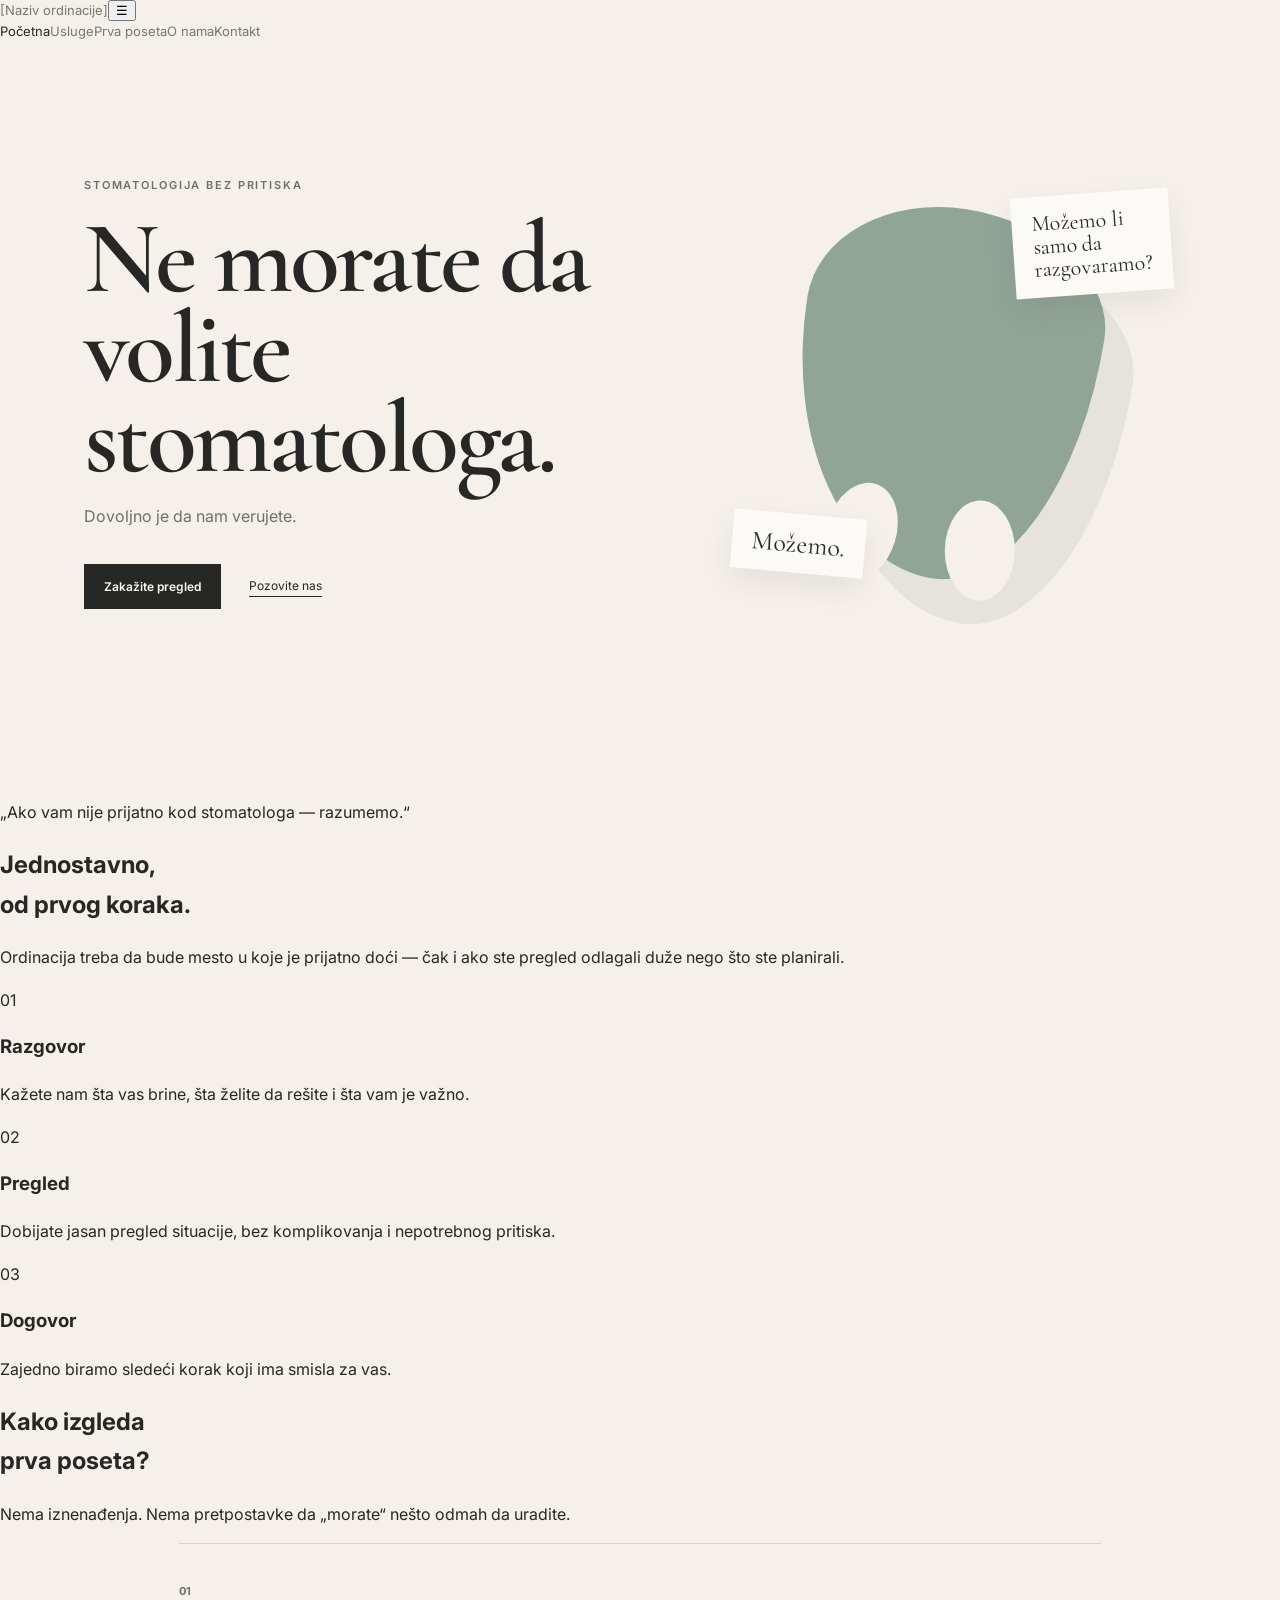
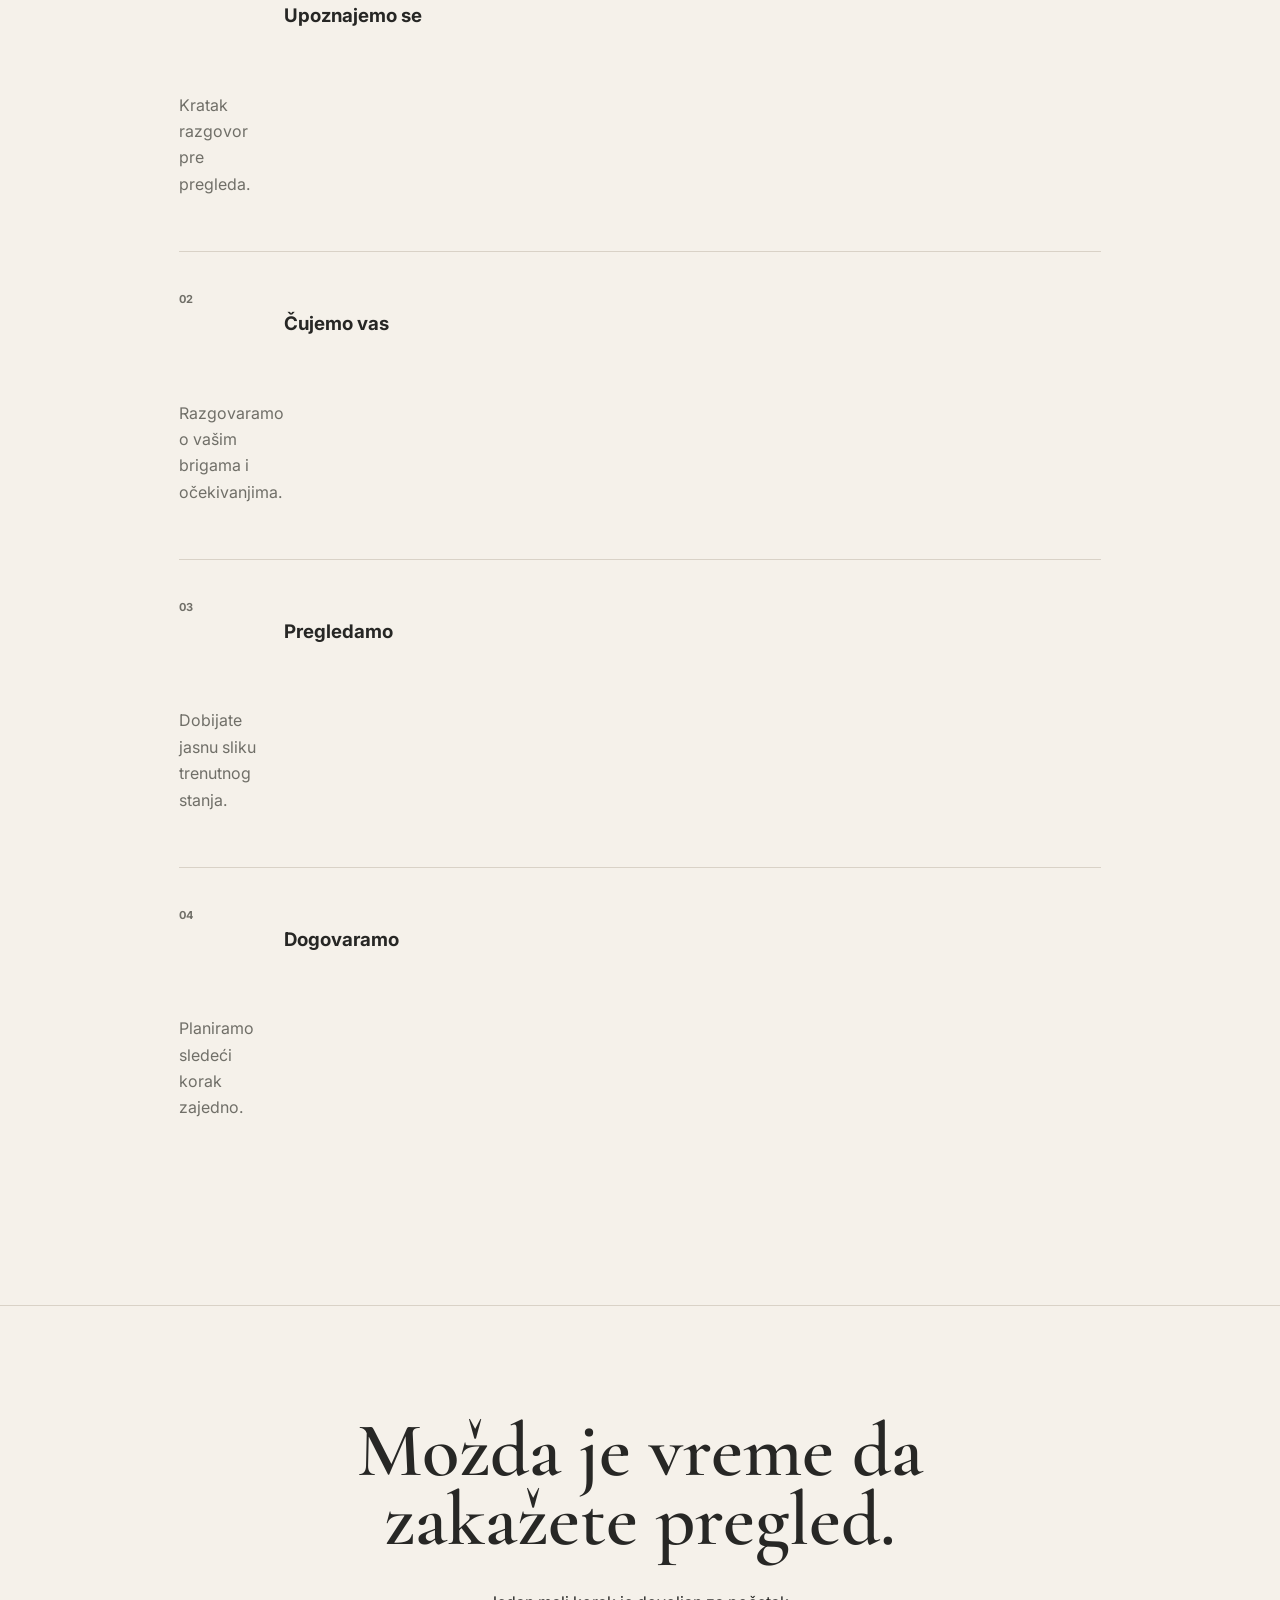
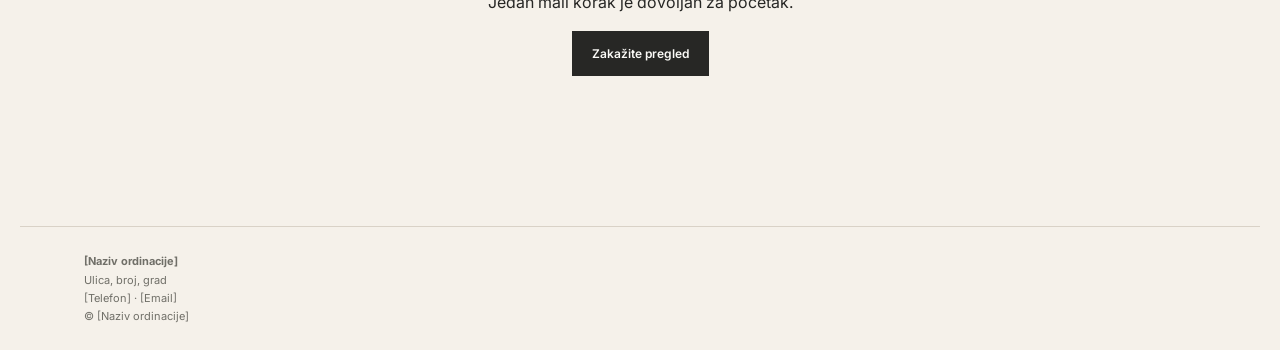
==== index.html @ 722b5987 "Add files via upload" ====
<!doctype html><html lang="sr"><head><meta charset="utf-8"><meta name="viewport" content="width=device-width,initial-scale=1"><meta name="description" content="Topla i moderna stomatološka ordinacija — koncept sajta koji prvi dolazak čini jednostavnijim."><title>[Naziv ordinacije] — Prvo razgovor. Onda sve ostalo.</title><link rel="stylesheet" href="styles.css"></head><body>
<header class="nav"><div class=" nav-inner"><a class="brand" href="index.html">[Naziv <span>ordinacije</span>]</a><button class="menu" aria-label="Meni">☰</button><nav class="links"><a class="active" href="index.html">Početna</a><a href="usluge.html">Usluge</a><a href="prva-poseta.html">Prva poseta</a><a href="o-nama.html">O nama</a><a href="kontakt.html">Kontakt</a></nav></div></header>
<main><section class="hero"><div class="reveal"><div class="eyebrow">Stomatologija bez pritiska</div><h1>Ne morate da volite stomatologa.</h1><p class="lead">Dovoljno je da nam verujete.</p><div class="actions"><a class="button" href="kontakt.html">Zakažite pregled</a><a class="text-link" href="tel:[Telefon]">Pozovite nas</a></div></div><div class="hero-art reveal"><div class="tooth-shape"></div><div class="speech">Možemo li<br>samo da<br>razgovaramo?</div><div class="answer">Možemo.</div></div></section>
<section class="section soft"><div class=" quote reveal"><p>„Ako vam nije prijatno kod stomatologa — razumemo.“</p></div></section>
<section class="section"><div class=""><div class="section-head reveal"><h2>Jednostavno,<br>od prvog koraka.</h2><p>Ordinacija treba da bude mesto u koje je prijatno doći — čak i ako ste pregled odlagali duže nego što ste planirali.</p></div><div class="grid-3"><article class="card reveal"><span class="num">01</span><h3>Razgovor</h3><p>Kažete nam šta vas brine, šta želite da rešite i šta vam je važno.</p></article><article class="card reveal"><span class="num">02</span><h3>Pregled</h3><p>Dobijate jasan pregled situacije, bez komplikovanja i nepotrebnog pritiska.</p></article><article class="card reveal"><span class="num">03</span><h3>Dogovor</h3><p>Zajedno biramo sledeći korak koji ima smisla za vas.</p></article></div></div></section>
<section class="section soft"><div class=""><div class="section-head reveal"><h2>Kako izgleda<br>prva poseta?</h2><p>Nema iznenađenja. Nema pretpostavke da „morate“ nešto odmah da uradite.</p></div><div class="steps"><div class="step reveal"><b>01</b><h3>Upoznajemo se</h3><p>Kratak razgovor pre pregleda.</p></div><div class="step reveal"><b>02</b><h3>Čujemo vas</h3><p>Razgovaramo o vašim brigama i očekivanjima.</p></div><div class="step reveal"><b>03</b><h3>Pregledamo</h3><p>Dobijate jasnu sliku trenutnog stanja.</p></div><div class="step reveal"><b>04</b><h3>Dogovaramo</h3><p>Planiramo sledeći korak zajedno.</p></div></div></div></section>
<section class="cta reveal"><h2>Možda je vreme da zakažete pregled.</h2><p>Jedan mali korak je dovoljan za početak.</p><a class="button" href="kontakt.html">Zakažite pregled</a></section></main>
<footer class="footer"><div class=" footer-inner"><div><strong>[Naziv ordinacije]</strong><br>Ulica, broj, grad</div><div>[Telefon] · [Email]<br>© <span data-year></span> [Naziv ordinacije]</div></div></footer><script src="script.js"></script></body></html>
---- styles.css ----
@import url('https://fonts.googleapis.com/css2?family=Cormorant+Garamond:wght@500;600;700&family=Inter:wght@400;500;600&display=swap');
:root{--paper:#f5f1ea;--ink:#272725;--muted:#706f68;--sage:#91a596;--line:#d9d2c7;--white:#fbfaf7}*{box-sizing:border-box}body{margin:0;background:var(--paper);color:var(--ink);font-family:Inter,Arial,sans-serif;line-height:1.65}a{color:inherit;text-decoration:none}.site-header{max-width:1240px;margin:auto;padding:26px 5vw;display:flex;align-items:center;justify-content:space-between}.logo{font-weight:600;font-size:14px}.nav{display:flex;gap:28px;font-size:13px}.nav a{opacity:.6}.nav a.active,.nav a:hover{opacity:1}.menu-toggle{display:none;background:none;border:0;font-size:23px}.hero{max-width:1240px;margin:auto;padding:80px 5vw 120px;min-height:700px;display:grid;grid-template-columns:1.05fr .95fr;align-items:center;gap:50px}.eyebrow{text-transform:uppercase;letter-spacing:.17em;font-size:11px;font-weight:600;color:var(--muted);margin:0 0 18px}.hero h1,.page-hero h1{font:600 clamp(64px,8vw,112px)/.88 'Cormorant Garamond',Georgia,serif;letter-spacing:-.035em;margin:0 0 20px}.hero-sub{font:40px/1 'Cormorant Garamond',Georgia,serif;margin:0 0 25px}.lead,.page-hero>p:last-child{max-width:570px;color:var(--muted);font-size:16px}.actions{display:flex;gap:28px;align-items:center;margin-top:35px}.button{display:inline-flex;gap:20px;align-items:center;background:var(--ink);color:var(--white);padding:15px 20px;border:0;font:600 12px Inter;cursor:pointer}.button span{font-size:18px}.text-link{font-size:12px;border-bottom:1px solid}.hero-art{position:relative;min-height:540px;display:grid;place-items:center}.tooth-shape{width:300px;height:370px;background:var(--sage);border-radius:48% 52% 44% 56%/30% 29% 71% 70%;transform:rotate(9deg);box-shadow:35px 40px 0 rgba(39,39,37,.07)}.tooth-shape:before,.tooth-shape:after{content:'';position:absolute;background:var(--paper);width:70px;height:100px;bottom:-15px;border-radius:60%}.tooth-shape:before{left:55px;transform:rotate(8deg)}.tooth-shape:after{right:55px;transform:rotate(-8deg)}.speech,.answer{position:absolute;background:var(--white);padding:16px 20px;font:22px/1.05 'Cormorant Garamond',Georgia,serif;box-shadow:0 12px 30px rgba(0,0,0,.07)}.speech{top:70px;right:5%;transform:rotate(-4deg)}.answer{bottom:90px;left:8%;transform:rotate(5deg);font-size:26px}.statement,.steps{max-width:1050px;margin:0 auto 130px;padding:0 5vw}.statement h2{font:600 clamp(52px,7vw,90px)/.9 'Cormorant Garamond',serif;margin:0}.statement-big{font:500 clamp(40px,5vw,65px)/1 'Cormorant Garamond',serif;margin:5px 0 25px}.statement>p:last-child{max-width:540px;color:var(--muted)}.three-col{max-width:1240px;margin:0 auto 130px;padding:0 5vw;display:grid;grid-template-columns:repeat(3,1fr);border-top:1px solid var(--line)}.feature{padding:35px 25px 0 0;border-right:1px solid var(--line)}.feature:not(:first-child){padding-left:25px}.feature:last-child{border:0}.feature span,.service span{font-size:11px;color:var(--muted)}.feature h3,.service h2{font:600 42px/1 'Cormorant Garamond',serif;margin:30px 0 15px}.feature p,.service p{color:var(--muted);font-size:14px;max-width:330px}.quote-block{max-width:1000px;margin:0 auto 140px;padding:60px 6vw;background:var(--white);display:flex;gap:55px;align-items:center}.mini-tooth{width:85px;height:105px;flex:none;background:var(--sage);border-radius:50% 50% 43% 57%/30% 30% 70% 70%;transform:rotate(7deg)}blockquote{font:600 clamp(36px,5vw,62px)/.95 'Cormorant Garamond',serif;margin:0}.cta{text-align:center;padding:110px 5vw 150px;border-top:1px solid var(--line)}.cta h2{font:600 clamp(48px,6vw,80px)/.9 'Cormorant Garamond',serif;max-width:800px;margin:0 auto 35px}.page-hero{max-width:1050px;padding:110px 5vw 90px;margin:auto}.page-hero h1{font-size:clamp(65px,9vw,120px)}em{font-style:italic}.services-grid{max-width:1240px;margin:0 auto 120px;padding:0 5vw;display:grid;grid-template-columns:repeat(2,1fr);border-top:1px solid var(--line)}.service{padding:38px 35px 55px 0;border-bottom:1px solid var(--line)}.service:nth-child(even){padding-left:35px;border-left:1px solid var(--line)}.soft-note,.fear-box{max-width:1050px;margin:0 auto 140px;padding:45px 6vw;background:var(--sage)}.soft-note strong{font:600 38px/1 'Cormorant Garamond',serif}.soft-note p{margin:5px 0}.step{display:grid;grid-template-columns:80px 1fr;gap:25px;border-top:1px solid var(--line);padding:38px 0}.step>b{font-size:11px;color:var(--muted)}.step h2{font:600 45px/1 'Cormorant Garamond',serif;margin:0 0 12px}.step p{color:var(--muted);max-width:600px}.fear-box{display:flex;gap:25px;align-items:center}.fear-box h2{font:600 48px/1 'Cormorant Garamond',serif;margin:0}.about-layout{max-width:1240px;margin:0 auto 120px;padding:0 5vw;display:grid;grid-template-columns:1fr 1fr;gap:70px;align-items:center}.placeholder,.portrait-placeholder,.map-placeholder{background:#e5dfd5;display:grid;place-items:center;color:#888276;font-size:12px;letter-spacing:.08em}.placeholder{min-height:460px}.about-copy h2{font:600 55px/.95 'Cormorant Garamond',serif;margin:0 0 25px}.about-copy p:not(.eyebrow),.muted{color:var(--muted)}.doctor-card{max-width:1000px;margin:0 auto 140px;padding:0 5vw;display:grid;grid-template-columns:280px 1fr;gap:45px;align-items:center}.portrait-placeholder{min-height:340px}.doctor-card h2{font:600 55px/1 'Cormorant Garamond',serif;margin:0 0 8px}.contact-layout{max-width:1100px;margin:0 auto 140px;padding:0 5vw;display:grid;grid-template-columns:1.2fr .8fr;gap:80px}.contact-form{display:flex;flex-direction:column;gap:24px}.contact-form label{font-size:12px;font-weight:600}.contact-form input,.contact-form textarea{width:100%;margin-top:8px;padding:14px 0;border:0;border-bottom:1px solid var(--line);background:transparent;font:15px Inter;color:var(--ink);outline:none;resize:vertical}.map-placeholder{min-height:240px;margin-bottom:30px}.contact-info p{font-size:13px;color:var(--muted)}.contact-info strong{color:var(--ink)}.form-message{font-size:12px;color:var(--muted)}footer{border-top:1px solid var(--line);max-width:1240px;margin:auto;padding:25px 5vw;display:flex;justify-content:space-between;font-size:11px;color:var(--muted)}.reveal{opacity:0;transform:translateY(18px);transition:.7s}.reveal.visible{opacity:1;transform:none}@media(max-width:760px){.site-header{padding:20px 6vw}.menu-toggle{display:block}.nav{display:none;position:absolute;z-index:5;top:70px;left:5vw;right:5vw;background:var(--white);padding:20px;flex-direction:column;gap:15px;box-shadow:0 15px 40px rgba(0,0,0,.08)}.nav.open{display:flex}.hero{padding:45px 6vw 80px;display:block;min-height:auto}.hero h1{font-size:65px}.hero-sub{font-size:34px}.hero-art{min-height:430px}.tooth-shape{width:220px;height:285px}.speech{right:0;top:45px}.answer{left:0;bottom:50px}.three-col,.services-grid,.about-layout,.contact-layout{grid-template-columns:1fr}.feature,.feature:not(:first-child),.service,.service:nth-child(even){padding:28px 0;border:0}.quote-block{margin-bottom:90px;padding:45px 7vw;gap:25px}.page-hero{padding:70px 6vw 60px}.page-hero h1{font-size:68px}.about-layout,.doctor-card,.contact-layout{padding:0 6vw}.doctor-card{grid-template-columns:1fr}.placeholder{min-height:300px}.fear-box{margin:0 6vw 90px;display:block;padding:40px 8vw}.fear-box .mini-tooth{margin-bottom:25px}.cta{padding:80px 6vw 100px}footer{padding:20px 6vw;gap:15px;flex-direction:column}}
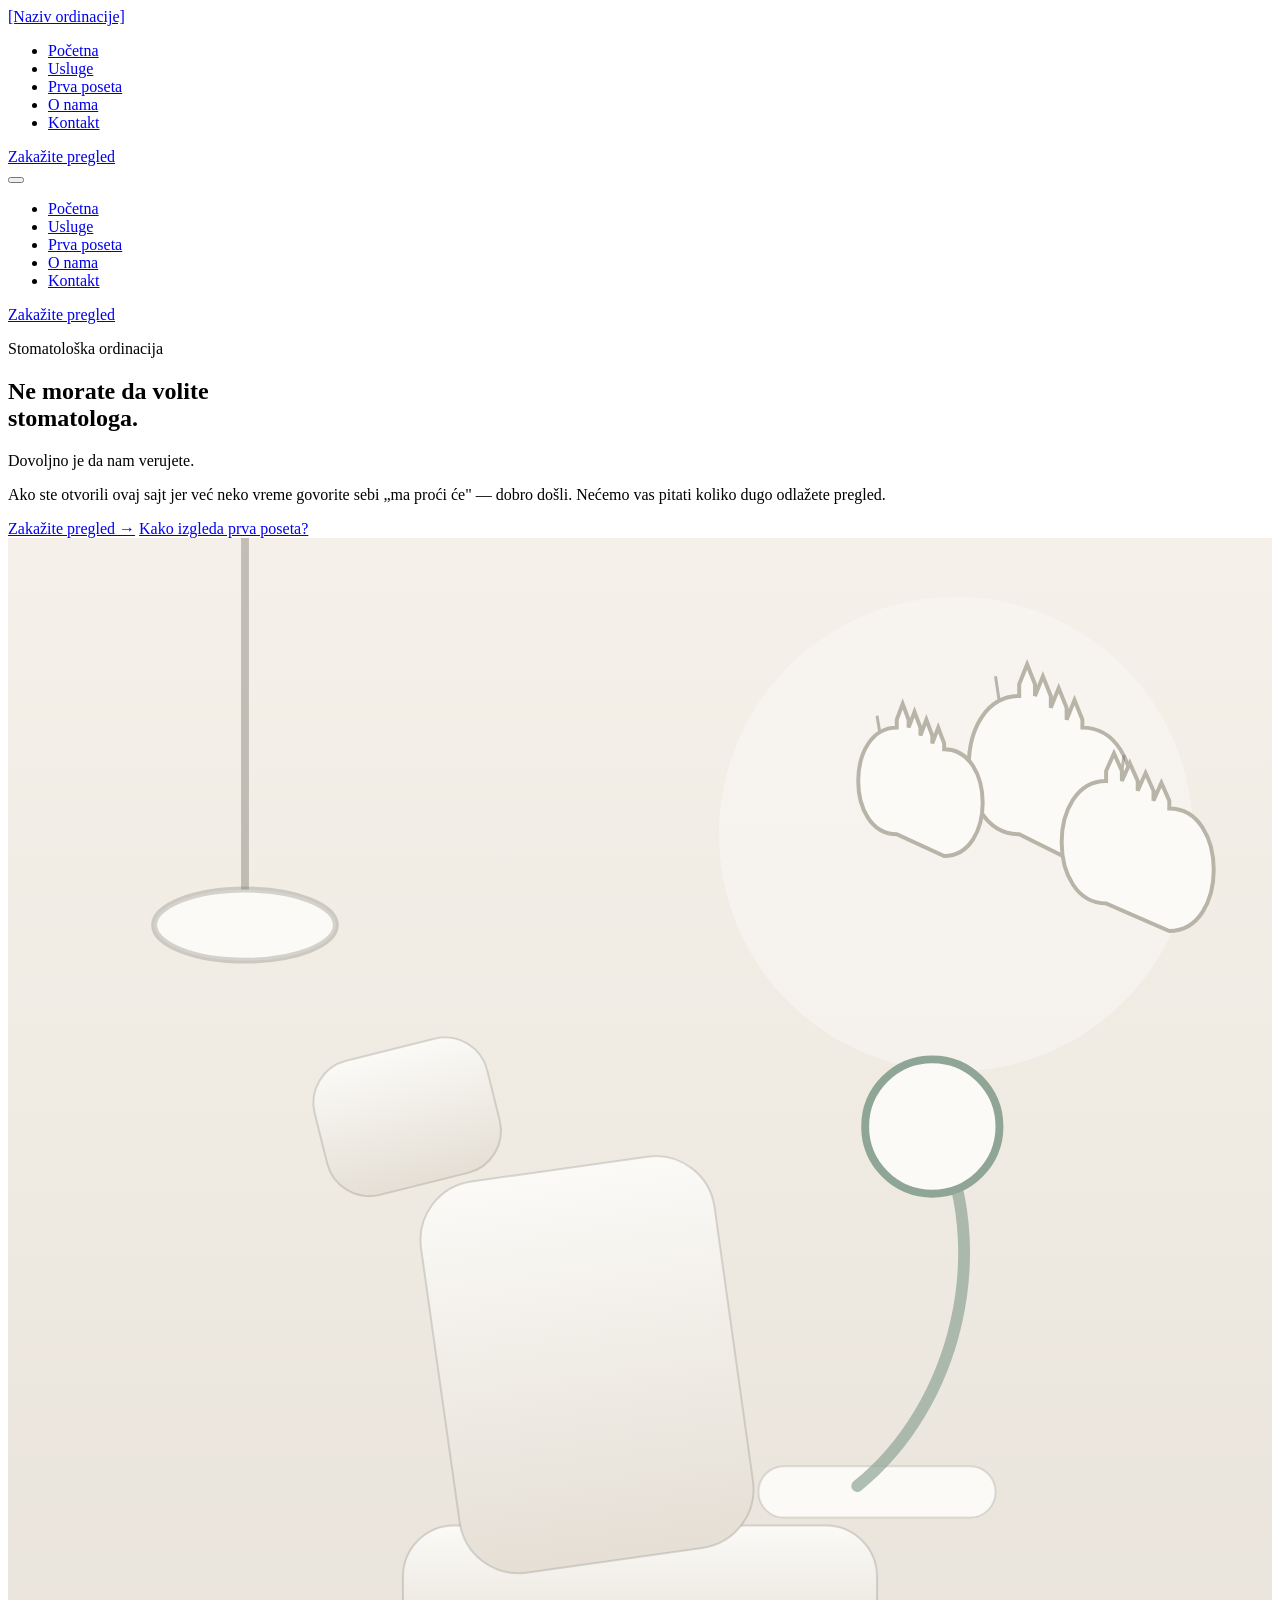
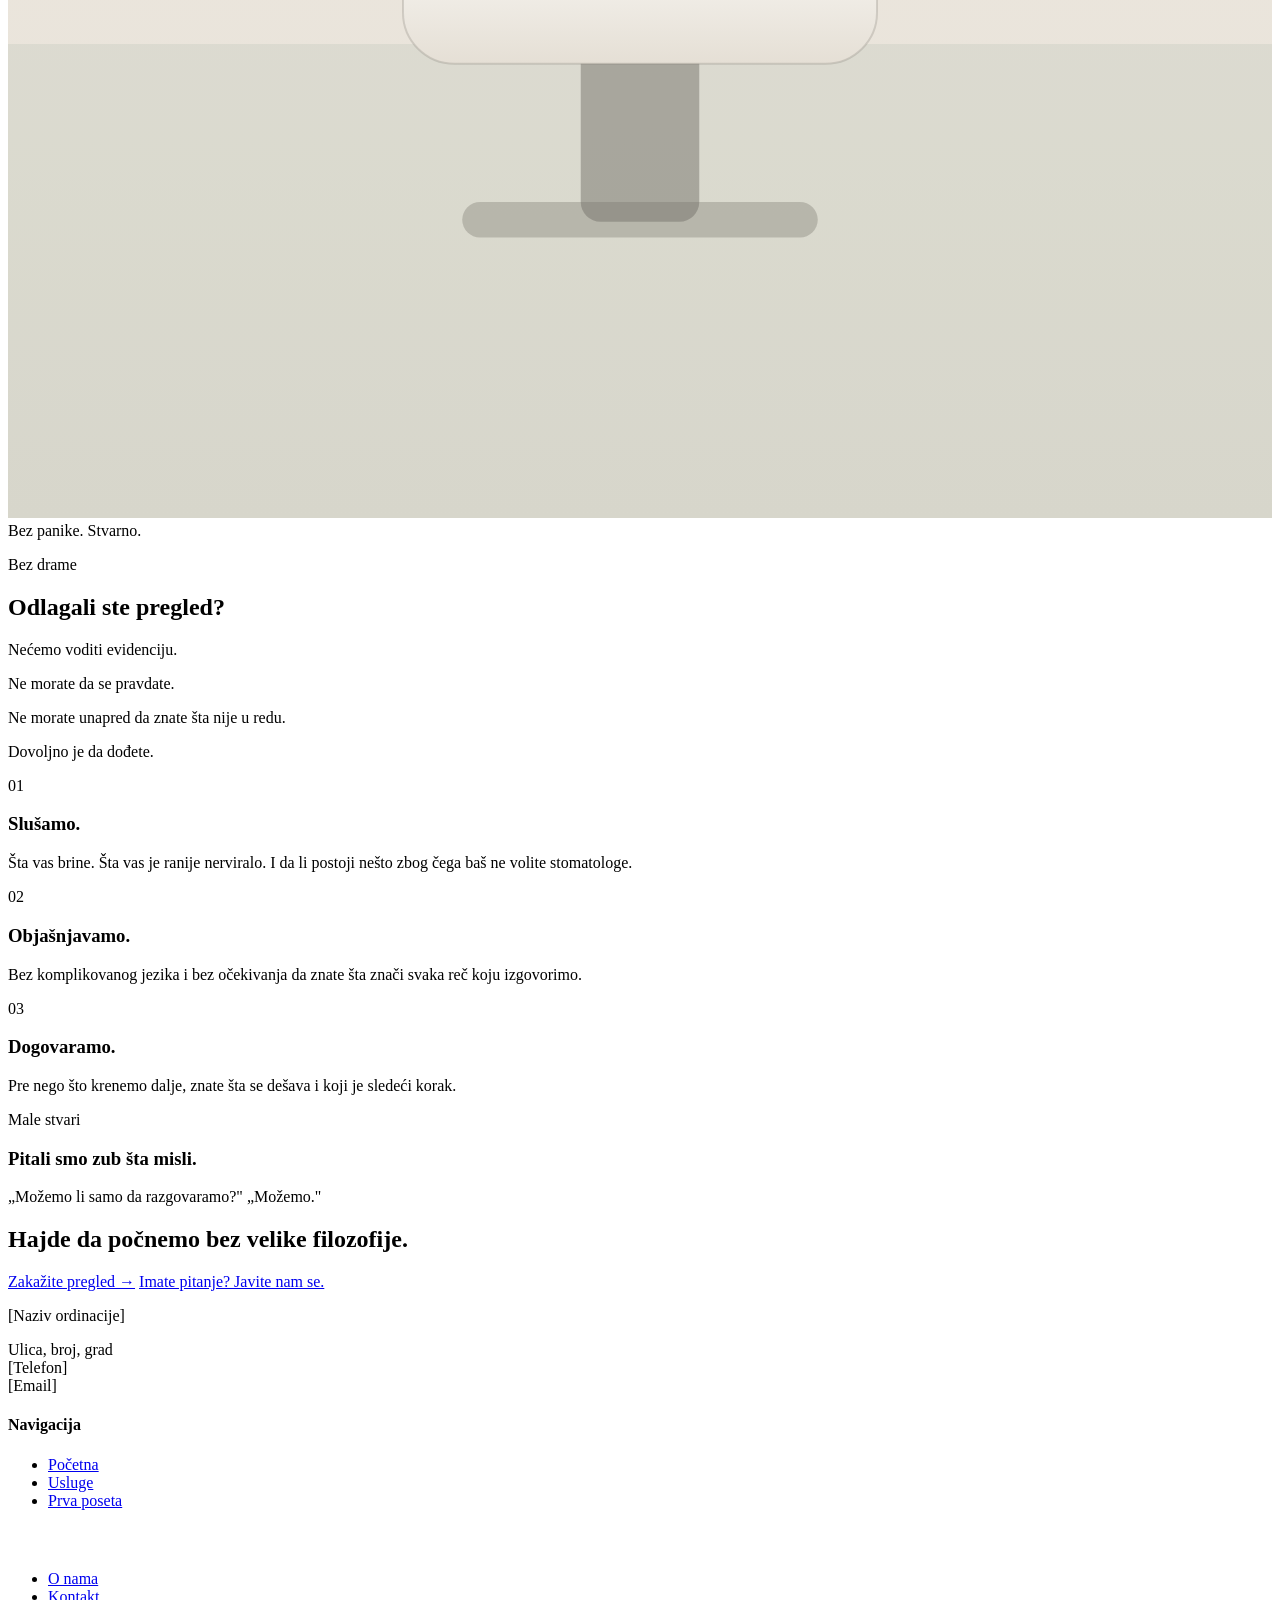
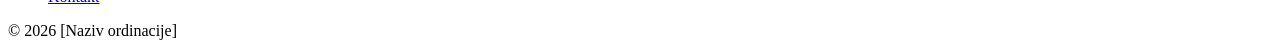
==== commit 1ffbb654: "Add files via upload" ====
--- a/index.html
+++ b/index.html
@@ -1,8 +1,238 @@
-<!doctype html><html lang="sr"><head><meta charset="utf-8"><meta name="viewport" content="width=device-width,initial-scale=1"><meta name="description" content="Topla i moderna stomatološka ordinacija — koncept sajta koji prvi dolazak čini jednostavnijim."><title>[Naziv ordinacije] — Prvo razgovor. Onda sve ostalo.</title><link rel="stylesheet" href="styles.css"></head><body>
-<header class="nav"><div class=" nav-inner"><a class="brand" href="index.html">[Naziv <span>ordinacije</span>]</a><button class="menu" aria-label="Meni">☰</button><nav class="links"><a class="active" href="index.html">Početna</a><a href="usluge.html">Usluge</a><a href="prva-poseta.html">Prva poseta</a><a href="o-nama.html">O nama</a><a href="kontakt.html">Kontakt</a></nav></div></header>
-<main><section class="hero"><div class="reveal"><div class="eyebrow">Stomatologija bez pritiska</div><h1>Ne morate da volite stomatologa.</h1><p class="lead">Dovoljno je da nam verujete.</p><div class="actions"><a class="button" href="kontakt.html">Zakažite pregled</a><a class="text-link" href="tel:[Telefon]">Pozovite nas</a></div></div><div class="hero-art reveal"><div class="tooth-shape"></div><div class="speech">Možemo li<br>samo da<br>razgovaramo?</div><div class="answer">Možemo.</div></div></section>
-<section class="section soft"><div class=" quote reveal"><p>„Ako vam nije prijatno kod stomatologa — razumemo.“</p></div></section>
-<section class="section"><div class=""><div class="section-head reveal"><h2>Jednostavno,<br>od prvog koraka.</h2><p>Ordinacija treba da bude mesto u koje je prijatno doći — čak i ako ste pregled odlagali duže nego što ste planirali.</p></div><div class="grid-3"><article class="card reveal"><span class="num">01</span><h3>Razgovor</h3><p>Kažete nam šta vas brine, šta želite da rešite i šta vam je važno.</p></article><article class="card reveal"><span class="num">02</span><h3>Pregled</h3><p>Dobijate jasan pregled situacije, bez komplikovanja i nepotrebnog pritiska.</p></article><article class="card reveal"><span class="num">03</span><h3>Dogovor</h3><p>Zajedno biramo sledeći korak koji ima smisla za vas.</p></article></div></div></section>
-<section class="section soft"><div class=""><div class="section-head reveal"><h2>Kako izgleda<br>prva poseta?</h2><p>Nema iznenađenja. Nema pretpostavke da „morate“ nešto odmah da uradite.</p></div><div class="steps"><div class="step reveal"><b>01</b><h3>Upoznajemo se</h3><p>Kratak razgovor pre pregleda.</p></div><div class="step reveal"><b>02</b><h3>Čujemo vas</h3><p>Razgovaramo o vašim brigama i očekivanjima.</p></div><div class="step reveal"><b>03</b><h3>Pregledamo</h3><p>Dobijate jasnu sliku trenutnog stanja.</p></div><div class="step reveal"><b>04</b><h3>Dogovaramo</h3><p>Planiramo sledeći korak zajedno.</p></div></div></div></section>
-<section class="cta reveal"><h2>Možda je vreme da zakažete pregled.</h2><p>Jedan mali korak je dovoljan za početak.</p><a class="button" href="kontakt.html">Zakažite pregled</a></section></main>
-<footer class="footer"><div class=" footer-inner"><div><strong>[Naziv ordinacije]</strong><br>Ulica, broj, grad</div><div>[Telefon] · [Email]<br>© <span data-year></span> [Naziv ordinacije]</div></div></footer><script src="script.js"></script></body></html>
+<!DOCTYPE html>
+<html lang="sr">
+<head>
+<meta charset="UTF-8">
+<meta name="viewport" content="width=device-width, initial-scale=1.0">
+<title>[Naziv ordinacije] — Ne morate da volite stomatologa</title>
+<meta name="description" content="Stomatološka ordinacija u kojoj ne morate da se pravdate zašto ste odlagali pregled. Dovoljno je da nam verujete.">
+<link rel="preconnect" href="https://fonts.googleapis.com">
+<link rel="preconnect" href="https://fonts.gstatic.com" crossorigin>
+<link href="https://fonts.googleapis.com/css2?family=Cormorant+Garamond:wght@400;500;600&family=Inter:wght@400;500;600&display=swap" rel="stylesheet">
+<link rel="stylesheet" href="css/styles.css">
+</head>
+<body>
+
+<header class="site-header">
+  <div class="container">
+    <a href="index.html" class="brand">[Naziv ordinacije]</a>
+    <nav class="main-nav" aria-label="Glavna navigacija">
+      <ul>
+        <li><a href="index.html" aria-current="page">Početna</a></li>
+        <li><a href="usluge.html">Usluge</a></li>
+        <li><a href="prva-poseta.html">Prva poseta</a></li>
+        <li><a href="o-nama.html">O nama</a></li>
+        <li><a href="kontakt.html">Kontakt</a></li>
+      </ul>
+      <a href="kontakt.html" class="btn btn-primary nav-cta desktop-only">Zakažite pregled</a>
+    </nav>
+    <button class="hamburger" aria-label="Otvori meni" aria-expanded="false" aria-controls="mobile-nav">
+      <span></span><span></span><span></span>
+    </button>
+  </div>
+  <nav id="mobile-nav" class="mobile-nav" aria-label="Mobilna navigacija">
+    <ul>
+      <li><a href="index.html">Početna</a></li>
+      <li><a href="usluge.html">Usluge</a></li>
+      <li><a href="prva-poseta.html">Prva poseta</a></li>
+      <li><a href="o-nama.html">O nama</a></li>
+      <li><a href="kontakt.html">Kontakt</a></li>
+    </ul>
+    <a href="kontakt.html" class="btn btn-primary">Zakažite pregled</a>
+  </nav>
+</header>
+
+<main>
+
+  <!-- HERO -->
+  <section class="hero">
+    <div class="container">
+      <div class="hero-copy reveal">
+        <p class="eyebrow">Stomatološka ordinacija</p>
+        <h1>Ne morate da volite<br>stomatologa.</h1>
+        <p class="hero-sub">Dovoljno je da nam verujete.</p>
+        <p class="body">Ako ste otvorili ovaj sajt jer već neko vreme govorite sebi „ma proći će" — dobro došli. Nećemo vas pitati koliko dugo odlažete pregled.</p>
+        <div class="hero-actions">
+          <a href="kontakt.html" class="btn btn-primary">Zakažite pregled →</a>
+          <a href="prva-poseta.html" class="link-underline">Kako izgleda prva poseta?</a>
+        </div>
+      </div>
+
+      <div class="hero-visual reveal">
+        <div class="hero-visual-frame">
+          <svg viewBox="0 0 640 800" xmlns="http://www.w3.org/2000/svg" role="img" aria-label="Ilustracija moderne stomatološke stolice u toploj ordinaciji, sa belim rukavicama napumpanim kao baloni okačenim iznad stolice">
+            <defs>
+              <linearGradient id="wall" x1="0" y1="0" x2="0" y2="1">
+                <stop offset="0%" stop-color="#F5F1EA"/>
+                <stop offset="100%" stop-color="#E5DFD5"/>
+              </linearGradient>
+              <linearGradient id="chairBody" x1="0" y1="0" x2="0" y2="1">
+                <stop offset="0%" stop-color="#FBFAF7"/>
+                <stop offset="100%" stop-color="#E5DFD5"/>
+              </linearGradient>
+            </defs>
+
+            <rect x="0" y="0" width="640" height="800" fill="url(#wall)"/>
+            <rect x="0" y="560" width="640" height="240" fill="#8FA596" opacity="0.16"/>
+            <circle cx="480" cy="150" r="120" fill="#FBFAF7" opacity="0.5"/>
+
+            <!-- chair base -->
+            <rect x="230" y="640" width="180" height="18" rx="9" fill="#77746C" opacity="0.35"/>
+            <rect x="290" y="560" width="60" height="90" rx="10" fill="#77746C" opacity="0.5"/>
+
+            <!-- seat -->
+            <rect x="200" y="500" width="240" height="70" rx="26" fill="url(#chairBody)" stroke="#77746C" stroke-opacity="0.25"/>
+            <!-- backrest -->
+            <rect x="205" y="330" width="150" height="200" rx="30" fill="url(#chairBody)" stroke="#77746C" stroke-opacity="0.25" transform="rotate(-8 205 330)"/>
+            <!-- headrest -->
+            <rect x="150" y="270" width="90" height="70" rx="22" fill="url(#chairBody)" stroke="#77746C" stroke-opacity="0.25" transform="rotate(-14 150 270)"/>
+            <!-- armrest -->
+            <rect x="380" y="470" width="120" height="26" rx="13" fill="#FBFAF7" stroke="#77746C" stroke-opacity="0.2"/>
+
+            <!-- side tray arm -->
+            <path d="M430 480 C 480 440, 500 360, 470 300" stroke="#8FA596" stroke-width="6" fill="none" stroke-linecap="round" opacity="0.7"/>
+            <circle cx="468" cy="298" r="34" fill="#FBFAF7" stroke="#8FA596" stroke-width="4"/>
+
+            <!-- overhead lamp -->
+            <line x1="120" y1="0" x2="120" y2="180" stroke="#77746C" stroke-width="4" opacity="0.4"/>
+            <ellipse cx="120" cy="196" rx="46" ry="18" fill="#FBFAF7" stroke="#77746C" stroke-opacity="0.3" stroke-width="3"/>
+
+            <!-- glove balloons -->
+            <g>
+              <line x1="500" y1="70" x2="512" y2="150" stroke="#77746C" stroke-width="1.5" opacity="0.5"/>
+              <path d="M512 150
+                       c -34 0 -34 -70 0 -70
+                       l 0 -6 4 -10 4 10 0 6
+                       4 -10 4 10 0 6
+                       4 -10 4 10 0 6
+                       4 -10 4 10 0 4
+                       c 34 0 34 70 0 70 z"
+                    fill="#FBFAF7" stroke="#B9B4A8" stroke-width="2"/>
+            </g>
+            <g>
+              <line x1="565" y1="110" x2="556" y2="185" stroke="#77746C" stroke-width="1.5" opacity="0.5"/>
+              <path d="M556 185
+                       c -30 0 -30 -62 0 -62
+                       l 0 -5 4 -9 4 9 0 5
+                       4 -9 4 9 0 5
+                       4 -9 4 9 0 5
+                       4 -9 4 9 0 4
+                       c 30 0 30 62 0 62 z"
+                    fill="#FBFAF7" stroke="#B9B4A8" stroke-width="2"/>
+            </g>
+            <g>
+              <line x1="440" y1="90" x2="450" y2="150" stroke="#77746C" stroke-width="1.5" opacity="0.5"/>
+              <path d="M450 150
+                       c -26 0 -26 -54 0 -54
+                       l 0 -4 3 -8 3 8 0 4
+                       3 -8 3 8 0 4
+                       3 -8 3 8 0 4
+                       3 -8 3 8 0 3
+                       c 26 0 26 54 0 54 z"
+                    fill="#FBFAF7" stroke="#B9B4A8" stroke-width="2"/>
+            </g>
+          </svg>
+          <div class="hero-label">
+            <span class="l1">Bez panike.</span>
+            <span class="l2">Stvarno.</span>
+          </div>
+        </div>
+      </div>
+    </div>
+  </section>
+
+  <!-- STATEMENT -->
+  <section class="statement">
+    <div class="container">
+      <div class="statement-label">
+        <p class="eyebrow">Bez drame</p>
+      </div>
+      <div class="reveal">
+        <h2>Odlagali ste pregled?</h2>
+        <p class="statement-highlight">Nećemo voditi evidenciju.</p>
+        <div class="statement-body">
+          <p>Ne morate da se pravdate.</p>
+          <p>Ne morate unapred da znate šta nije u redu.</p>
+          <p>Dovoljno je da dođete.</p>
+        </div>
+      </div>
+    </div>
+  </section>
+
+  <!-- THREE PRINCIPLES -->
+  <section class="principles">
+    <div class="container principles-grid">
+      <div class="principle reveal">
+        <span class="principle-number">01</span>
+        <h3>Slušamo.</h3>
+        <p>Šta vas brine. Šta vas je ranije nerviralo. I da li postoji nešto zbog čega baš ne volite stomatologe.</p>
+      </div>
+      <div class="principle reveal">
+        <span class="principle-number">02</span>
+        <h3>Objašnjavamo.</h3>
+        <p>Bez komplikovanog jezika i bez očekivanja da znate šta znači svaka reč koju izgovorimo.</p>
+      </div>
+      <div class="principle reveal">
+        <span class="principle-number">03</span>
+        <h3>Dogovaramo.</h3>
+        <p>Pre nego što krenemo dalje, znate šta se dešava i koji je sledeći korak.</p>
+      </div>
+    </div>
+  </section>
+
+  <!-- HUMOR BLOCK -->
+  <section class="humor-block">
+    <div class="container">
+      <div class="humor-card reveal">
+        <p class="eyebrow">Male stvari</p>
+        <h3>Pitali smo zub šta misli.</h3>
+        <div class="speech-exchange">
+          <span class="bubble question">„Možemo li samo da razgovaramo?"</span>
+          <span class="bubble answer">„Možemo."</span>
+        </div>
+      </div>
+    </div>
+  </section>
+
+  <!-- CTA -->
+  <section class="cta-final">
+    <div class="container reveal">
+      <h2>Hajde da počnemo bez velike filozofije.</h2>
+      <div class="cta-actions">
+        <a href="kontakt.html" class="btn btn-primary">Zakažite pregled →</a>
+        <a href="kontakt.html" class="link-underline">Imate pitanje? Javite nam se.</a>
+      </div>
+    </div>
+  </section>
+
+</main>
+
+<footer class="site-footer">
+  <div class="container">
+    <div>
+      <p class="footer-brand">[Naziv ordinacije]</p>
+      <p class="footer-address">Ulica, broj, grad<br>[Telefon]<br>[Email]</p>
+    </div>
+    <div class="footer-col">
+      <h4>Navigacija</h4>
+      <ul>
+        <li><a href="index.html">Početna</a></li>
+        <li><a href="usluge.html">Usluge</a></li>
+        <li><a href="prva-poseta.html">Prva poseta</a></li>
+      </ul>
+    </div>
+    <div class="footer-col">
+      <h4>&nbsp;</h4>
+      <ul>
+        <li><a href="o-nama.html">O nama</a></li>
+        <li><a href="kontakt.html">Kontakt</a></li>
+      </ul>
+    </div>
+  </div>
+  <div class="container footer-bottom">
+    © 2026 [Naziv ordinacije]
+  </div>
+</footer>
+
+<script src="js/script.js"></script>
+</body>
+</html>
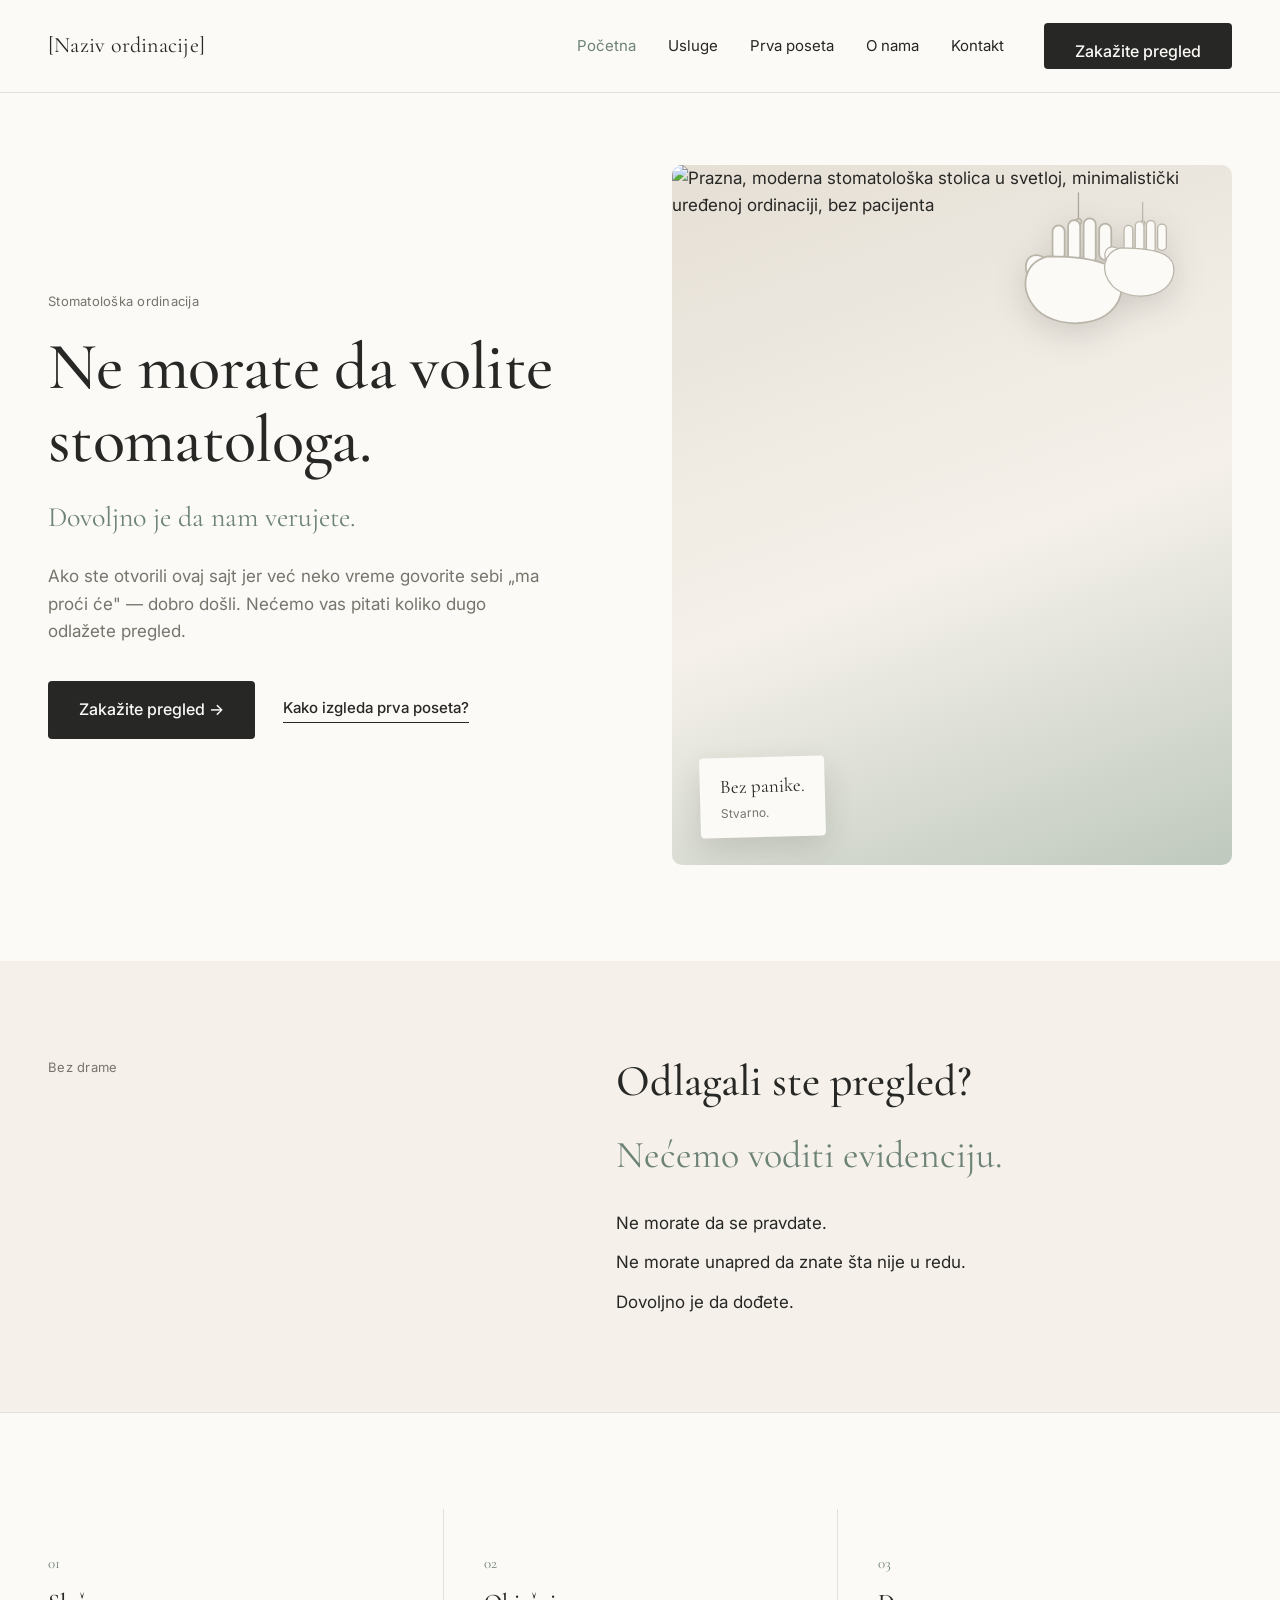
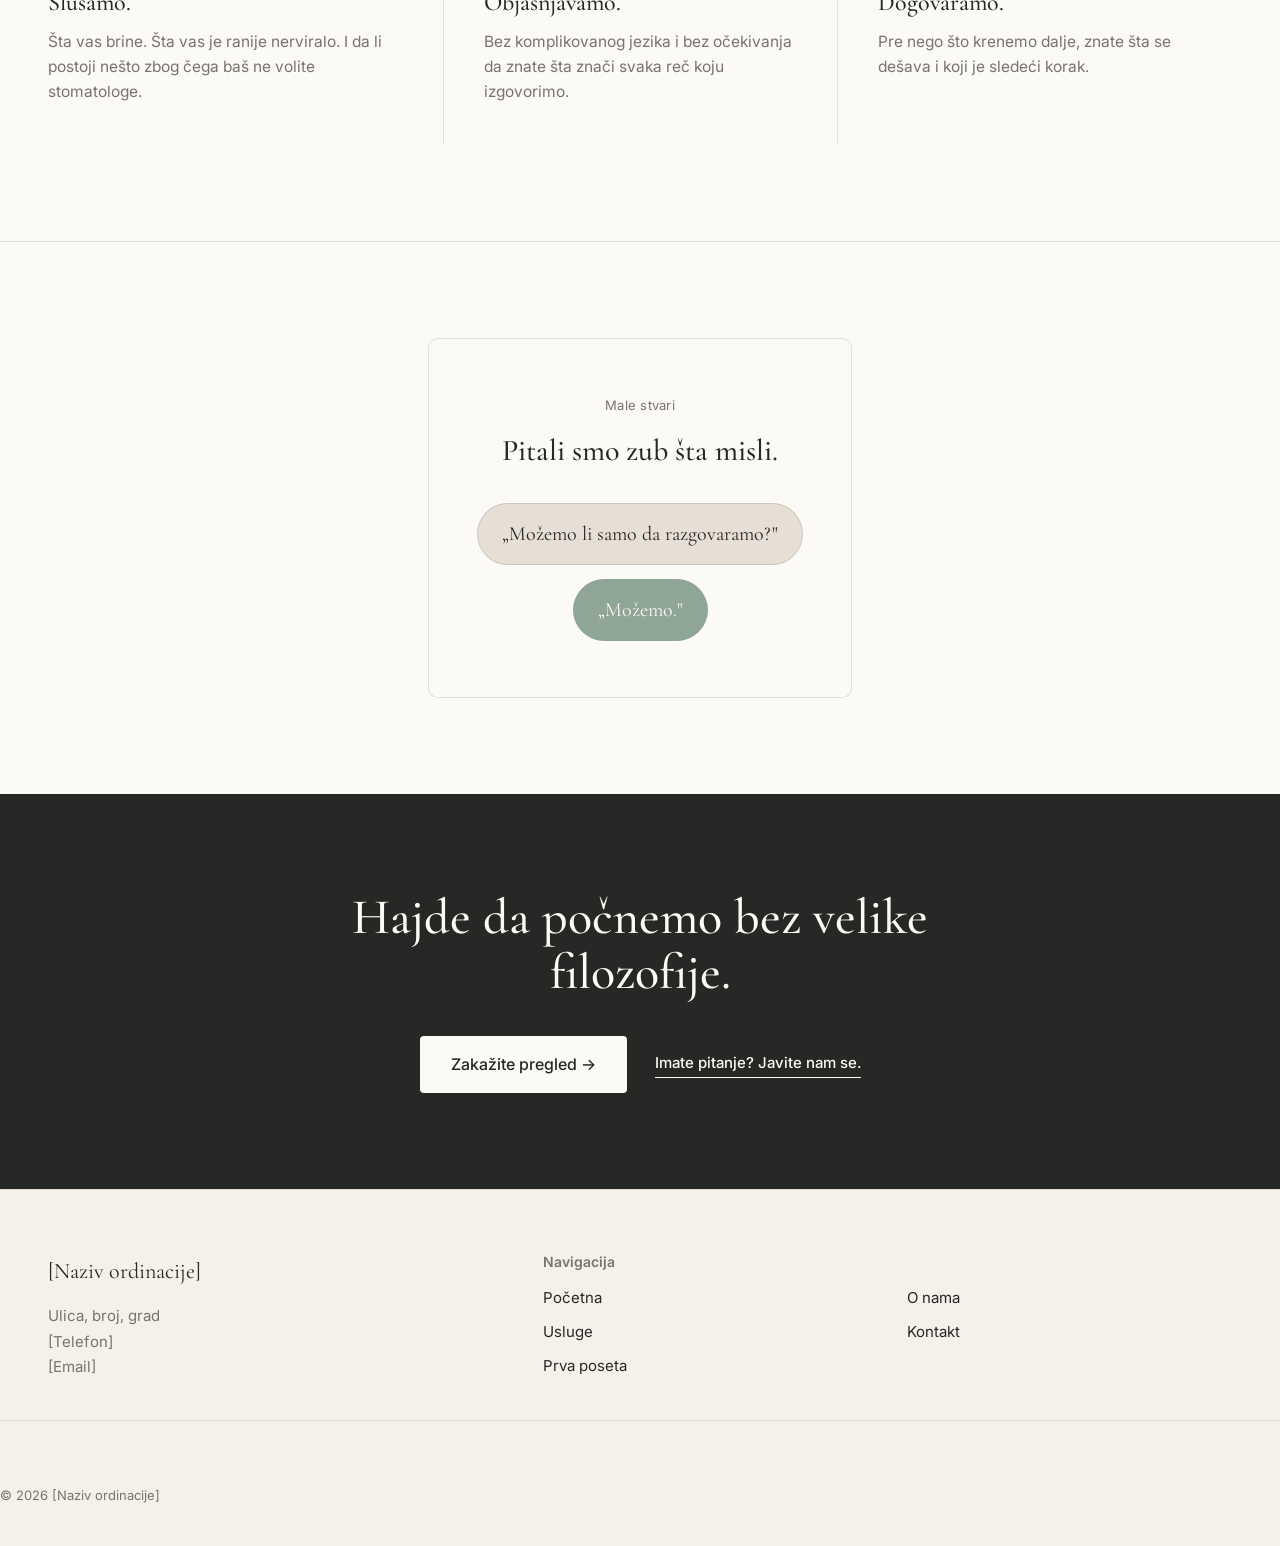
==== commit db856250: "Add files via upload" ====
--- a/index.html
+++ b/index.html
@@ -8,7 +8,899 @@
 <link rel="preconnect" href="https://fonts.googleapis.com">
 <link rel="preconnect" href="https://fonts.gstatic.com" crossorigin>
 <link href="https://fonts.googleapis.com/css2?family=Cormorant+Garamond:wght@400;500;600&family=Inter:wght@400;500;600&display=swap" rel="stylesheet">
-<link rel="stylesheet" href="css/styles.css">
+<style>
+/* ==========================================================================
+   DENTAL — NO FEAR CONCEPT V2
+   Design tokens
+   ========================================================================== */
+
+:root {
+  /* Color */
+  --cream: #F5F1EA;
+  --off-white: #FBFAF7;
+  --ink: #272725;
+  --sage: #8FA596;
+  --sage-dark: #6E8377;
+  --beige: #E5DFD5;
+  --gray: #77746C;
+  --line: rgba(39, 39, 37, 0.12);
+
+  /* Type */
+  --serif: "Cormorant Garamond", "Times New Roman", serif;
+  --sans: "Inter", -apple-system, BlinkMacSystemFont, "Segoe UI", sans-serif;
+
+  /* Layout */
+  --container-max: 1280px;
+  --gutter: 48px;
+  --radius-sm: 4px;
+  --radius-md: 10px;
+
+  /* Motion */
+  --ease: cubic-bezier(0.22, 1, 0.36, 1);
+}
+
+@media (max-width: 640px) {
+  :root { --gutter: 24px; }
+}
+
+/* ==========================================================================
+   Reset
+   ========================================================================== */
+
+*, *::before, *::after { box-sizing: border-box; }
+
+html {
+  scroll-behavior: smooth;
+}
+
+@media (prefers-reduced-motion: reduce) {
+  html { scroll-behavior: auto; }
+  *, *::before, *::after {
+    animation-duration: 0.01ms !important;
+    animation-iteration-count: 1 !important;
+    transition-duration: 0.01ms !important;
+  }
+}
+
+body {
+  margin: 0;
+  background: var(--off-white);
+  color: var(--ink);
+  font-family: var(--sans);
+  font-size: 17px;
+  line-height: 1.6;
+  -webkit-font-smoothing: antialiased;
+}
+
+img { max-width: 100%; display: block; }
+
+a { color: inherit; text-decoration: none; }
+
+ul { list-style: none; margin: 0; padding: 0; }
+
+h1, h2, h3, h4 {
+  font-family: var(--serif);
+  font-weight: 500;
+  line-height: 1.1;
+  margin: 0;
+}
+
+p { margin: 0; }
+
+button { font-family: inherit; cursor: pointer; }
+
+input, textarea {
+  font-family: inherit;
+  font-size: inherit;
+}
+
+:focus-visible {
+  outline: 2px solid var(--sage-dark);
+  outline-offset: 3px;
+}
+
+/* ==========================================================================
+   Layout helpers
+   ========================================================================== */
+
+.container {
+  max-width: var(--container-max);
+  margin: 0 auto;
+  padding-left: var(--gutter);
+  padding-right: var(--gutter);
+}
+
+section {
+  padding: 96px 0;
+}
+
+@media (max-width: 780px) {
+  section { padding: 64px 0; }
+}
+
+.eyebrow {
+  font-family: var(--sans);
+  font-size: 13px;
+  letter-spacing: 0.02em;
+  color: var(--gray);
+  margin-bottom: 18px;
+}
+
+.section-head {
+  max-width: 640px;
+  margin-bottom: 56px;
+}
+
+.section-head h2 {
+  font-size: clamp(32px, 4vw, 48px);
+}
+
+.btn {
+  display: inline-flex;
+  align-items: center;
+  gap: 10px;
+  font-family: var(--sans);
+  font-size: 16px;
+  font-weight: 500;
+  padding: 15px 30px;
+  border-radius: var(--radius-sm);
+  border: 1px solid transparent;
+  transition: transform 0.25s var(--ease), background 0.25s var(--ease), color 0.25s var(--ease);
+}
+
+.btn-primary {
+  background: var(--ink);
+  color: var(--off-white);
+}
+
+.btn-primary:hover {
+  background: var(--sage-dark);
+  transform: translateY(-2px);
+}
+
+.btn-ghost {
+  border-color: var(--line);
+  color: var(--ink);
+  background: transparent;
+}
+
+.btn-ghost:hover {
+  background: var(--ink);
+  color: var(--off-white);
+  transform: translateY(-2px);
+}
+
+.link-underline {
+  position: relative;
+  font-size: 15px;
+  font-weight: 500;
+  padding-bottom: 3px;
+  background-image: linear-gradient(currentColor, currentColor);
+  background-position: 0 100%;
+  background-repeat: no-repeat;
+  background-size: 100% 1px;
+  transition: background-size 0.3s var(--ease);
+}
+
+.link-underline:hover { background-size: 0% 1px; }
+
+/* Reveal-on-scroll */
+.reveal {
+  opacity: 0;
+  transform: translateY(16px);
+  transition: opacity 0.7s var(--ease), transform 0.7s var(--ease);
+}
+
+.reveal.is-visible {
+  opacity: 1;
+  transform: translateY(0);
+}
+
+/* ==========================================================================
+   Header
+   ========================================================================== */
+
+.site-header {
+  position: sticky;
+  top: 0;
+  z-index: 100;
+  background: rgba(251, 250, 247, 0.86);
+  backdrop-filter: blur(10px);
+  border-bottom: 1px solid var(--line);
+}
+
+.site-header .container {
+  display: flex;
+  align-items: center;
+  justify-content: space-between;
+  height: 92px;
+}
+
+.brand {
+  font-family: var(--serif);
+  font-size: 22px;
+  letter-spacing: 0.01em;
+}
+
+.main-nav {
+  display: flex;
+  align-items: center;
+  gap: 40px;
+}
+
+.main-nav ul {
+  display: flex;
+  gap: 32px;
+  font-size: 15px;
+}
+
+.main-nav a {
+  position: relative;
+  padding-bottom: 4px;
+}
+
+.main-nav a[aria-current="page"] {
+  color: var(--sage-dark);
+}
+
+.main-nav a:not(.btn)::after {
+  content: "";
+  position: absolute;
+  left: 0;
+  bottom: 0;
+  width: 100%;
+  height: 1px;
+  background: currentColor;
+  transform: scaleX(0);
+  transform-origin: right;
+  transition: transform 0.3s var(--ease);
+}
+
+.main-nav a:not(.btn):hover::after {
+  transform: scaleX(1);
+  transform-origin: left;
+}
+
+.nav-cta { display: inline-flex; }
+
+.hamburger {
+  display: none;
+  flex-direction: column;
+  gap: 5px;
+  background: none;
+  border: none;
+  padding: 8px;
+}
+
+.hamburger span {
+  width: 24px;
+  height: 1px;
+  background: var(--ink);
+  transition: transform 0.3s var(--ease), opacity 0.3s var(--ease);
+}
+
+.mobile-nav {
+  display: none;
+  position: fixed;
+  inset: 92px 0 0 0;
+  background: var(--off-white);
+  z-index: 99;
+  padding: 40px var(--gutter);
+  transform: translateY(-8px);
+  opacity: 0;
+  pointer-events: none;
+  transition: opacity 0.25s var(--ease), transform 0.25s var(--ease);
+}
+
+.mobile-nav.is-open {
+  opacity: 1;
+  transform: translateY(0);
+  pointer-events: auto;
+}
+
+.mobile-nav ul {
+  display: flex;
+  flex-direction: column;
+  gap: 28px;
+  font-family: var(--serif);
+  font-size: 28px;
+}
+
+.mobile-nav .btn { margin-top: 32px; }
+
+@media (max-width: 900px) {
+  .main-nav ul, .nav-cta.desktop-only { display: none; }
+  .hamburger { display: inline-flex; }
+  .mobile-nav { display: block; }
+}
+
+body.nav-open { overflow: hidden; }
+
+/* ==========================================================================
+   Hero
+   ========================================================================== */
+
+.hero {
+  padding: 72px 0 96px;
+}
+
+.hero .container {
+  display: grid;
+  grid-template-columns: 1fr 1fr;
+  gap: 64px;
+  align-items: center;
+  min-height: 68vh;
+}
+
+.hero-copy h1 {
+  font-size: clamp(40px, 5.2vw, 68px);
+  letter-spacing: -0.01em;
+}
+
+.hero-sub {
+  font-family: var(--serif);
+  font-size: clamp(22px, 2.4vw, 28px);
+  color: var(--sage-dark);
+  margin-top: 18px;
+}
+
+.hero-copy p.body {
+  max-width: 46ch;
+  margin-top: 24px;
+  color: var(--gray);
+  font-size: 17px;
+}
+
+.hero-actions {
+  display: flex;
+  align-items: center;
+  gap: 28px;
+  margin-top: 36px;
+  flex-wrap: wrap;
+}
+
+.hero-visual {
+  position: relative;
+}
+
+.hero-visual-frame {
+  position: relative;
+  border-radius: var(--radius-md);
+  overflow: hidden;
+  background: linear-gradient(160deg, var(--beige) 0%, var(--cream) 55%, var(--sage) 140%);
+  aspect-ratio: 4 / 5;
+}
+
+.hero-visual-frame img {
+  width: 100%;
+  height: 100%;
+  object-fit: cover;
+  display: block;
+  transition: transform 0.6s var(--ease);
+}
+
+.hero-visual-frame:hover img {
+  transform: scale(1.03);
+}
+
+.glove-overlay {
+  position: absolute;
+  top: 24px;
+  right: 24px;
+  width: 34%;
+  max-width: 190px;
+  height: auto;
+  filter: drop-shadow(0 8px 16px rgba(39, 39, 37, 0.16));
+  pointer-events: none;
+}
+
+.hero-label {
+  position: absolute;
+  left: 28px;
+  bottom: 28px;
+  background: var(--off-white);
+  padding: 14px 20px;
+  border-radius: var(--radius-sm);
+  box-shadow: 0 12px 30px rgba(39, 39, 37, 0.14);
+  transform: rotate(-1.5deg);
+}
+
+.hero-label .l1 {
+  font-family: var(--serif);
+  font-size: 19px;
+  display: block;
+}
+
+.hero-label .l2 {
+  font-size: 12px;
+  color: var(--gray);
+  display: block;
+  margin-top: 2px;
+}
+
+@media (max-width: 900px) {
+  .hero .container {
+    grid-template-columns: 1fr;
+    min-height: 0;
+  }
+  .hero-visual { order: 2; }
+  .hero-copy { order: 1; }
+  .hero-visual-frame { aspect-ratio: 4 / 3; margin-top: 8px; }
+}
+
+/* ==========================================================================
+   Statement / no-drama section
+   ========================================================================== */
+
+.statement {
+  background: var(--cream);
+}
+
+.statement .container {
+  display: grid;
+  grid-template-columns: 0.9fr 1.1fr;
+  gap: 64px;
+}
+
+.statement-label { align-self: start; }
+
+.statement h2 {
+  font-size: clamp(30px, 4vw, 44px);
+}
+
+.statement-highlight {
+  font-family: var(--serif);
+  font-size: clamp(28px, 3.4vw, 38px);
+  color: var(--sage-dark);
+  margin-top: 20px;
+}
+
+.statement-body {
+  margin-top: 24px;
+  color: var(--ink);
+  max-width: 46ch;
+}
+
+.statement-body p + p { margin-top: 12px; }
+
+@media (max-width: 780px) {
+  .statement .container { grid-template-columns: 1fr; gap: 24px; }
+}
+
+/* ==========================================================================
+   Three principles
+   ========================================================================== */
+
+.principles {
+  border-top: 1px solid var(--line);
+  border-bottom: 1px solid var(--line);
+}
+
+.principles-grid {
+  display: grid;
+  grid-template-columns: repeat(3, 1fr);
+  gap: 0;
+}
+
+.principle {
+  padding: 40px 40px 40px 0;
+  border-left: 1px solid var(--line);
+  padding-left: 40px;
+}
+
+.principle:first-child { border-left: none; padding-left: 0; }
+
+.principle-number {
+  font-family: var(--serif);
+  font-size: 15px;
+  color: var(--sage-dark);
+}
+
+.principle h3 {
+  font-size: 24px;
+  margin-top: 14px;
+}
+
+.principle p {
+  margin-top: 14px;
+  color: var(--gray);
+  font-size: 15.5px;
+}
+
+@media (max-width: 780px) {
+  .principles-grid { grid-template-columns: 1fr; }
+  .principle {
+    border-left: none;
+    padding-left: 0;
+    border-top: 1px solid var(--line);
+    padding-top: 32px;
+  }
+  .principle:first-child { border-top: none; padding-top: 0; }
+}
+
+/* ==========================================================================
+   Editorial humor block
+   ========================================================================== */
+
+.humor-block .container {
+  display: flex;
+  justify-content: center;
+}
+
+.humor-card {
+  max-width: 620px;
+  text-align: center;
+  padding: 56px var(--gutter);
+  border: 1px solid var(--line);
+  border-radius: var(--radius-md);
+  background: var(--off-white);
+}
+
+.humor-card .eyebrow { margin: 0 auto 18px; }
+
+.humor-card h3 {
+  font-size: clamp(24px, 3vw, 30px);
+  max-width: 30ch;
+  margin: 0 auto;
+}
+
+.speech-exchange {
+  margin-top: 36px;
+  display: flex;
+  flex-direction: column;
+  align-items: center;
+  gap: 14px;
+}
+
+.bubble {
+  font-family: var(--serif);
+  font-size: 20px;
+  padding: 14px 24px;
+  border-radius: 999px;
+  border: 1px solid var(--line);
+}
+
+.bubble.question { background: var(--beige); }
+.bubble.answer { background: var(--sage); color: var(--off-white); border-color: var(--sage); }
+
+/* ==========================================================================
+   CTA
+   ========================================================================== */
+
+.cta-final {
+  background: var(--ink);
+  color: var(--off-white);
+}
+
+.cta-final .container {
+  text-align: center;
+  max-width: 720px;
+}
+
+.cta-final h2 {
+  font-size: clamp(32px, 4.4vw, 50px);
+  color: var(--off-white);
+}
+
+.cta-final .cta-actions {
+  margin-top: 36px;
+  display: flex;
+  justify-content: center;
+  align-items: center;
+  gap: 28px;
+  flex-wrap: wrap;
+}
+
+.cta-final .btn-primary {
+  background: var(--off-white);
+  color: var(--ink);
+}
+
+.cta-final .btn-primary:hover { background: var(--sage); color: var(--off-white); }
+
+.cta-final .link-underline { color: var(--off-white); }
+
+/* ==========================================================================
+   Services cards
+   ========================================================================== */
+
+.services-grid {
+  display: grid;
+  grid-template-columns: repeat(2, 1fr);
+  gap: 1px;
+  background: var(--line);
+  border: 1px solid var(--line);
+}
+
+.service-card {
+  background: var(--off-white);
+  padding: 44px;
+  transition: background 0.3s var(--ease);
+}
+
+.service-card:hover { background: var(--cream); }
+
+.service-number {
+  font-family: var(--serif);
+  font-size: 40px;
+  color: var(--sage-dark);
+}
+
+.service-card h3 {
+  font-size: 26px;
+  margin-top: 18px;
+}
+
+.service-card p {
+  margin-top: 12px;
+  color: var(--gray);
+  font-size: 15.5px;
+  max-width: 42ch;
+}
+
+@media (max-width: 780px) {
+  .services-grid { grid-template-columns: 1fr; }
+}
+
+.page-hero {
+  padding: 88px 0 40px;
+  border-bottom: 1px solid var(--line);
+}
+
+.page-hero h1 {
+  font-size: clamp(38px, 5vw, 58px);
+  max-width: 16ch;
+}
+
+.page-hero p.body {
+  margin-top: 22px;
+  max-width: 52ch;
+  color: var(--gray);
+  font-size: 17px;
+}
+
+/* ==========================================================================
+   Prva poseta — vertical process
+   ========================================================================== */
+
+.process {
+  max-width: 760px;
+}
+
+.process-step {
+  display: grid;
+  grid-template-columns: 90px 1fr;
+  gap: 28px;
+  padding: 36px 0;
+  border-top: 1px solid var(--line);
+}
+
+.process-step:last-child { border-bottom: 1px solid var(--line); }
+
+.process-step .step-number {
+  font-family: var(--serif);
+  font-size: 20px;
+  color: var(--sage-dark);
+}
+
+.process-step h3 {
+  font-size: 22px;
+}
+
+.process-step p {
+  margin-top: 10px;
+  color: var(--gray);
+}
+
+.fear-note {
+  margin-top: 56px;
+  padding: 36px 40px;
+  background: var(--cream);
+  border-radius: var(--radius-md);
+  max-width: 760px;
+}
+
+.fear-note h3 {
+  font-family: var(--serif);
+  font-size: 24px;
+}
+
+.fear-note p { margin-top: 10px; color: var(--gray); }
+
+/* ==========================================================================
+   O nama
+   ========================================================================== */
+
+.about-photo {
+  aspect-ratio: 16 / 10;
+  background: var(--beige);
+  border-radius: var(--radius-md);
+  display: flex;
+  align-items: center;
+  justify-content: center;
+  color: var(--gray);
+  font-size: 15px;
+  text-align: center;
+  margin: 48px 0 88px;
+}
+
+.doctor-block {
+  display: grid;
+  grid-template-columns: 260px 1fr;
+  gap: 48px;
+  align-items: start;
+}
+
+.doctor-photo {
+  aspect-ratio: 3 / 4;
+  background: var(--beige);
+  border-radius: var(--radius-md);
+  display: flex;
+  align-items: center;
+  justify-content: center;
+  color: var(--gray);
+  font-size: 14px;
+  text-align: center;
+  padding: 16px;
+}
+
+.doctor-name {
+  font-family: var(--serif);
+  font-size: 26px;
+}
+
+.doctor-role {
+  color: var(--sage-dark);
+  font-size: 15px;
+  margin-top: 6px;
+}
+
+.doctor-bio {
+  margin-top: 20px;
+  color: var(--gray);
+  max-width: 56ch;
+}
+
+@media (max-width: 640px) {
+  .doctor-block { grid-template-columns: 1fr; }
+  .doctor-photo { max-width: 220px; }
+}
+
+/* ==========================================================================
+   Kontakt
+   ========================================================================== */
+
+.contact-grid {
+  display: grid;
+  grid-template-columns: 1fr 1fr;
+  gap: 64px;
+}
+
+.field {
+  margin-bottom: 22px;
+  display: flex;
+  flex-direction: column;
+  gap: 8px;
+}
+
+.field label {
+  font-size: 14px;
+  color: var(--gray);
+}
+
+.field input,
+.field textarea {
+  border: 1px solid var(--line);
+  border-radius: var(--radius-sm);
+  background: var(--off-white);
+  padding: 14px 16px;
+  transition: border-color 0.25s var(--ease);
+}
+
+.field input:focus,
+.field textarea:focus {
+  border-color: var(--sage-dark);
+  outline: none;
+}
+
+.field textarea { min-height: 140px; resize: vertical; }
+
+.form-note {
+  font-size: 13px;
+  color: var(--gray);
+  margin-top: -8px;
+  margin-bottom: 22px;
+}
+
+.map-placeholder {
+  height: 100%;
+  min-height: 320px;
+  background: var(--beige);
+  border-radius: var(--radius-md);
+  display: flex;
+  align-items: center;
+  justify-content: center;
+  color: var(--gray);
+  text-align: center;
+  padding: 24px;
+}
+
+.contact-info {
+  margin-top: 32px;
+  display: flex;
+  flex-direction: column;
+  gap: 6px;
+  color: var(--gray);
+  font-size: 15px;
+}
+
+.form-status {
+  margin-top: 18px;
+  font-size: 14px;
+  color: var(--sage-dark);
+  min-height: 20px;
+}
+
+@media (max-width: 780px) {
+  .contact-grid { grid-template-columns: 1fr; }
+}
+
+/* ==========================================================================
+   Footer
+   ========================================================================== */
+
+.site-footer {
+  border-top: 1px solid var(--line);
+  background: var(--cream);
+}
+
+.site-footer .container {
+  padding-top: 64px;
+  padding-bottom: 40px;
+  display: grid;
+  grid-template-columns: 1.4fr 1fr 1fr;
+  gap: 40px;
+}
+
+.footer-brand {
+  font-family: var(--serif);
+  font-size: 22px;
+}
+
+.footer-address {
+  margin-top: 14px;
+  color: var(--gray);
+  font-size: 15px;
+  line-height: 1.7;
+}
+
+.footer-col h4 {
+  font-family: var(--sans);
+  font-weight: 600;
+  font-size: 14px;
+  color: var(--gray);
+  margin-bottom: 16px;
+}
+
+.footer-col ul {
+  display: flex;
+  flex-direction: column;
+  gap: 10px;
+  font-size: 15px;
+}
+
+.footer-bottom {
+  border-top: 1px solid var(--line);
+  padding: 24px 0;
+  font-size: 13px;
+  color: var(--gray);
+}
+
+@media (max-width: 640px) {
+  .site-footer .container { grid-template-columns: 1fr; gap: 32px; }
+}
+
+</style>
 </head>
 <body>
 
@@ -59,78 +951,36 @@
 
       <div class="hero-visual reveal">
         <div class="hero-visual-frame">
-          <svg viewBox="0 0 640 800" xmlns="http://www.w3.org/2000/svg" role="img" aria-label="Ilustracija moderne stomatološke stolice u toploj ordinaciji, sa belim rukavicama napumpanim kao baloni okačenim iznad stolice">
-            <defs>
-              <linearGradient id="wall" x1="0" y1="0" x2="0" y2="1">
-                <stop offset="0%" stop-color="#F5F1EA"/>
-                <stop offset="100%" stop-color="#E5DFD5"/>
-              </linearGradient>
-              <linearGradient id="chairBody" x1="0" y1="0" x2="0" y2="1">
-                <stop offset="0%" stop-color="#FBFAF7"/>
-                <stop offset="100%" stop-color="#E5DFD5"/>
-              </linearGradient>
-            </defs>
-
-            <rect x="0" y="0" width="640" height="800" fill="url(#wall)"/>
-            <rect x="0" y="560" width="640" height="240" fill="#8FA596" opacity="0.16"/>
-            <circle cx="480" cy="150" r="120" fill="#FBFAF7" opacity="0.5"/>
-
-            <!-- chair base -->
-            <rect x="230" y="640" width="180" height="18" rx="9" fill="#77746C" opacity="0.35"/>
-            <rect x="290" y="560" width="60" height="90" rx="10" fill="#77746C" opacity="0.5"/>
-
-            <!-- seat -->
-            <rect x="200" y="500" width="240" height="70" rx="26" fill="url(#chairBody)" stroke="#77746C" stroke-opacity="0.25"/>
-            <!-- backrest -->
-            <rect x="205" y="330" width="150" height="200" rx="30" fill="url(#chairBody)" stroke="#77746C" stroke-opacity="0.25" transform="rotate(-8 205 330)"/>
-            <!-- headrest -->
-            <rect x="150" y="270" width="90" height="70" rx="22" fill="url(#chairBody)" stroke="#77746C" stroke-opacity="0.25" transform="rotate(-14 150 270)"/>
-            <!-- armrest -->
-            <rect x="380" y="470" width="120" height="26" rx="13" fill="#FBFAF7" stroke="#77746C" stroke-opacity="0.2"/>
-
-            <!-- side tray arm -->
-            <path d="M430 480 C 480 440, 500 360, 470 300" stroke="#8FA596" stroke-width="6" fill="none" stroke-linecap="round" opacity="0.7"/>
-            <circle cx="468" cy="298" r="34" fill="#FBFAF7" stroke="#8FA596" stroke-width="4"/>
-
-            <!-- overhead lamp -->
-            <line x1="120" y1="0" x2="120" y2="180" stroke="#77746C" stroke-width="4" opacity="0.4"/>
-            <ellipse cx="120" cy="196" rx="46" ry="18" fill="#FBFAF7" stroke="#77746C" stroke-opacity="0.3" stroke-width="3"/>
-
-            <!-- glove balloons -->
-            <g>
-              <line x1="500" y1="70" x2="512" y2="150" stroke="#77746C" stroke-width="1.5" opacity="0.5"/>
-              <path d="M512 150
-                       c -34 0 -34 -70 0 -70
-                       l 0 -6 4 -10 4 10 0 6
-                       4 -10 4 10 0 6
-                       4 -10 4 10 0 6
-                       4 -10 4 10 0 4
-                       c 34 0 34 70 0 70 z"
+          <img
+            src="https://images.pexels.com/photos/6812461/pexels-photo-6812461.jpeg?auto=compress&cs=tinysrgb&w=1400"
+            alt="Prazna, moderna stomatološka stolica u svetloj, minimalistički uređenoj ordinaciji, bez pacijenta"
+            width="1400" height="1750" loading="eager" decoding="async">
+
+          <svg class="glove-overlay" viewBox="0 0 220 200" xmlns="http://www.w3.org/2000/svg" role="img" aria-label="Bele lateks rukavice napumpane kao baloni, okačene koncem">
+            <g id="glove-a">
+              <line x1="70" y1="4" x2="70" y2="34" stroke="#77746C" stroke-width="1.5" opacity="0.55"/>
+              <circle cx="70" cy="38" r="3.5" fill="none" stroke="#B9B4A8" stroke-width="2"/>
+              <rect x="40" y="42" width="14" height="40" rx="7" fill="#FBFAF7" stroke="#B9B4A8" stroke-width="2"/>
+              <rect x="58" y="36" width="14" height="48" rx="7" fill="#FBFAF7" stroke="#B9B4A8" stroke-width="2"/>
+              <rect x="76" y="34" width="14" height="52" rx="7" fill="#FBFAF7" stroke="#B9B4A8" stroke-width="2"/>
+              <rect x="94" y="40" width="14" height="42" rx="7" fill="#FBFAF7" stroke="#B9B4A8" stroke-width="2"/>
+              <ellipse cx="26" cy="96" rx="15" ry="21" transform="rotate(-32 26 96)" fill="#FBFAF7" stroke="#B9B4A8" stroke-width="2"/>
+              <path d="M34 78 C 6 86 0 116 22 140 C 50 166 116 160 120 116 C 122 94 106 78 34 78 Z"
                     fill="#FBFAF7" stroke="#B9B4A8" stroke-width="2"/>
             </g>
-            <g>
-              <line x1="565" y1="110" x2="556" y2="185" stroke="#77746C" stroke-width="1.5" opacity="0.5"/>
-              <path d="M556 185
-                       c -30 0 -30 -62 0 -62
-                       l 0 -5 4 -9 4 9 0 5
-                       4 -9 4 9 0 5
-                       4 -9 4 9 0 5
-                       4 -9 4 9 0 4
-                       c 30 0 30 62 0 62 z"
-                    fill="#FBFAF7" stroke="#B9B4A8" stroke-width="2"/>
-            </g>
-            <g>
-              <line x1="440" y1="90" x2="450" y2="150" stroke="#77746C" stroke-width="1.5" opacity="0.5"/>
-              <path d="M450 150
-                       c -26 0 -26 -54 0 -54
-                       l 0 -4 3 -8 3 8 0 4
-                       3 -8 3 8 0 4
-                       3 -8 3 8 0 4
-                       3 -8 3 8 0 3
-                       c 26 0 26 54 0 54 z"
+            <g id="glove-b" transform="translate(94 12) scale(0.72)">
+              <line x1="70" y1="4" x2="70" y2="34" stroke="#77746C" stroke-width="1.5" opacity="0.55"/>
+              <circle cx="70" cy="38" r="3.5" fill="none" stroke="#B9B4A8" stroke-width="2"/>
+              <rect x="40" y="42" width="14" height="40" rx="7" fill="#FBFAF7" stroke="#B9B4A8" stroke-width="2"/>
+              <rect x="58" y="36" width="14" height="48" rx="7" fill="#FBFAF7" stroke="#B9B4A8" stroke-width="2"/>
+              <rect x="76" y="34" width="14" height="52" rx="7" fill="#FBFAF7" stroke="#B9B4A8" stroke-width="2"/>
+              <rect x="94" y="40" width="14" height="42" rx="7" fill="#FBFAF7" stroke="#B9B4A8" stroke-width="2"/>
+              <ellipse cx="26" cy="96" rx="15" ry="21" transform="rotate(-32 26 96)" fill="#FBFAF7" stroke="#B9B4A8" stroke-width="2"/>
+              <path d="M34 78 C 6 86 0 116 22 140 C 50 166 116 160 120 116 C 122 94 106 78 34 78 Z"
                     fill="#FBFAF7" stroke="#B9B4A8" stroke-width="2"/>
             </g>
           </svg>
+
           <div class="hero-label">
             <span class="l1">Bez panike.</span>
             <span class="l2">Stvarno.</span>
@@ -233,6 +1083,77 @@
   </div>
 </footer>
 
-<script src="js/script.js"></script>
+<script>
+// DENTAL — NO FEAR CONCEPT V2
+// Mobile nav, scroll-reveal, demo contact form
+
+document.addEventListener('DOMContentLoaded', function () {
+
+  /* Mobile navigation */
+  var hamburger = document.querySelector('.hamburger');
+  var mobileNav = document.getElementById('mobile-nav');
+  var body = document.body;
+
+  if (hamburger && mobileNav) {
+    hamburger.addEventListener('click', function () {
+      var isOpen = mobileNav.classList.toggle('is-open');
+      hamburger.setAttribute('aria-expanded', String(isOpen));
+      body.classList.toggle('nav-open', isOpen);
+    });
+
+    mobileNav.querySelectorAll('a').forEach(function (link) {
+      link.addEventListener('click', function () {
+        mobileNav.classList.remove('is-open');
+        hamburger.setAttribute('aria-expanded', 'false');
+        body.classList.remove('nav-open');
+      });
+    });
+  }
+
+  /* Scroll reveal */
+  var revealEls = document.querySelectorAll('.reveal');
+
+  if ('IntersectionObserver' in window && revealEls.length) {
+    var observer = new IntersectionObserver(function (entries) {
+      entries.forEach(function (entry) {
+        if (entry.isIntersecting) {
+          entry.target.classList.add('is-visible');
+          observer.unobserve(entry.target);
+        }
+      });
+    }, { threshold: 0.15, rootMargin: '0px 0px -40px 0px' });
+
+    revealEls.forEach(function (el) { observer.observe(el); });
+  } else {
+    revealEls.forEach(function (el) { el.classList.add('is-visible'); });
+  }
+
+  /* Demo contact form */
+  var form = document.getElementById('contact-form');
+
+  if (form) {
+    form.addEventListener('submit', function (e) {
+      e.preventDefault();
+      var status = form.querySelector('.form-status');
+      var name = form.querySelector('#name');
+
+      if (!form.checkValidity()) {
+        if (status) status.textContent = 'Proverite da li su sva polja popunjena.';
+        return;
+      }
+
+      var firstName = (name && name.value.trim()) ? name.value.trim().split(' ')[0] : '';
+      if (status) {
+        status.textContent = firstName
+          ? 'Hvala, ' + firstName + '. Ovo je demo forma — poruka nije zaista poslata.'
+          : 'Hvala. Ovo je demo forma — poruka nije zaista poslata.';
+      }
+      form.reset();
+    });
+  }
+
+});
+
+</script>
 </body>
 </html>
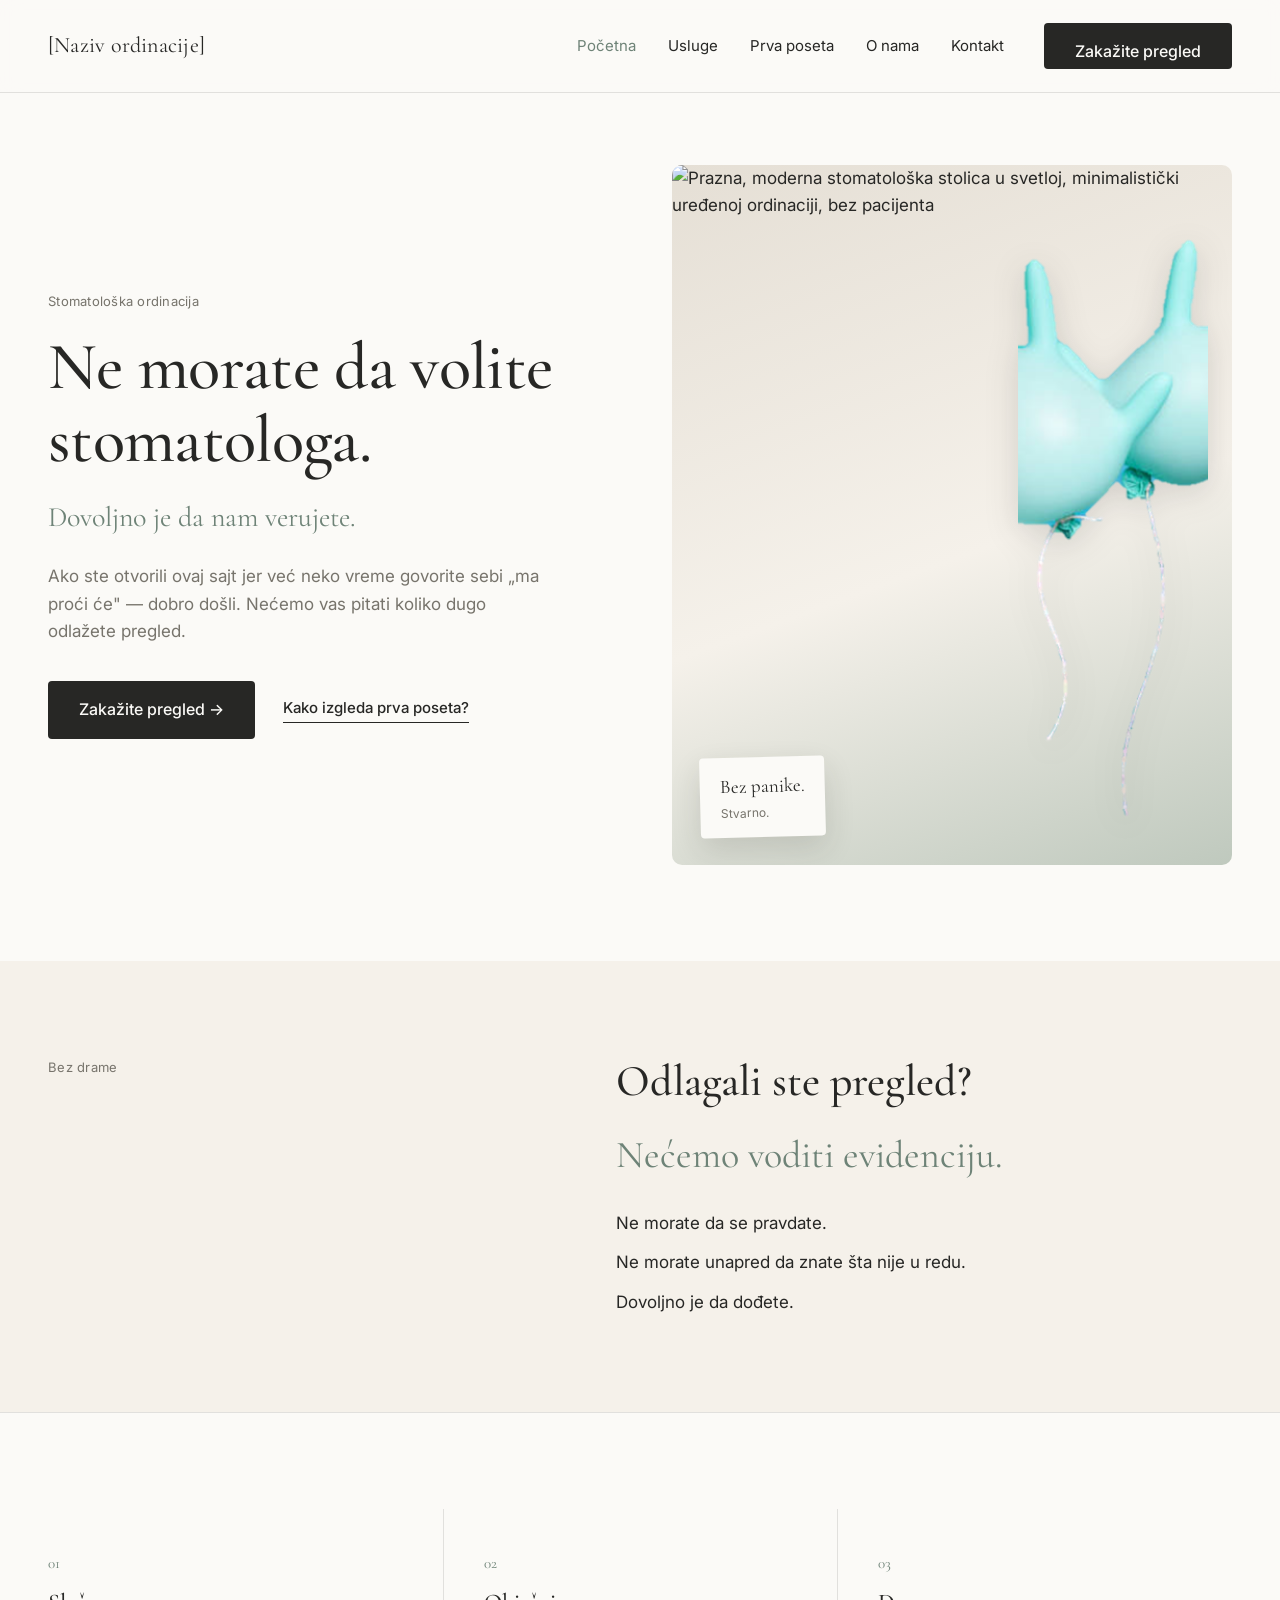
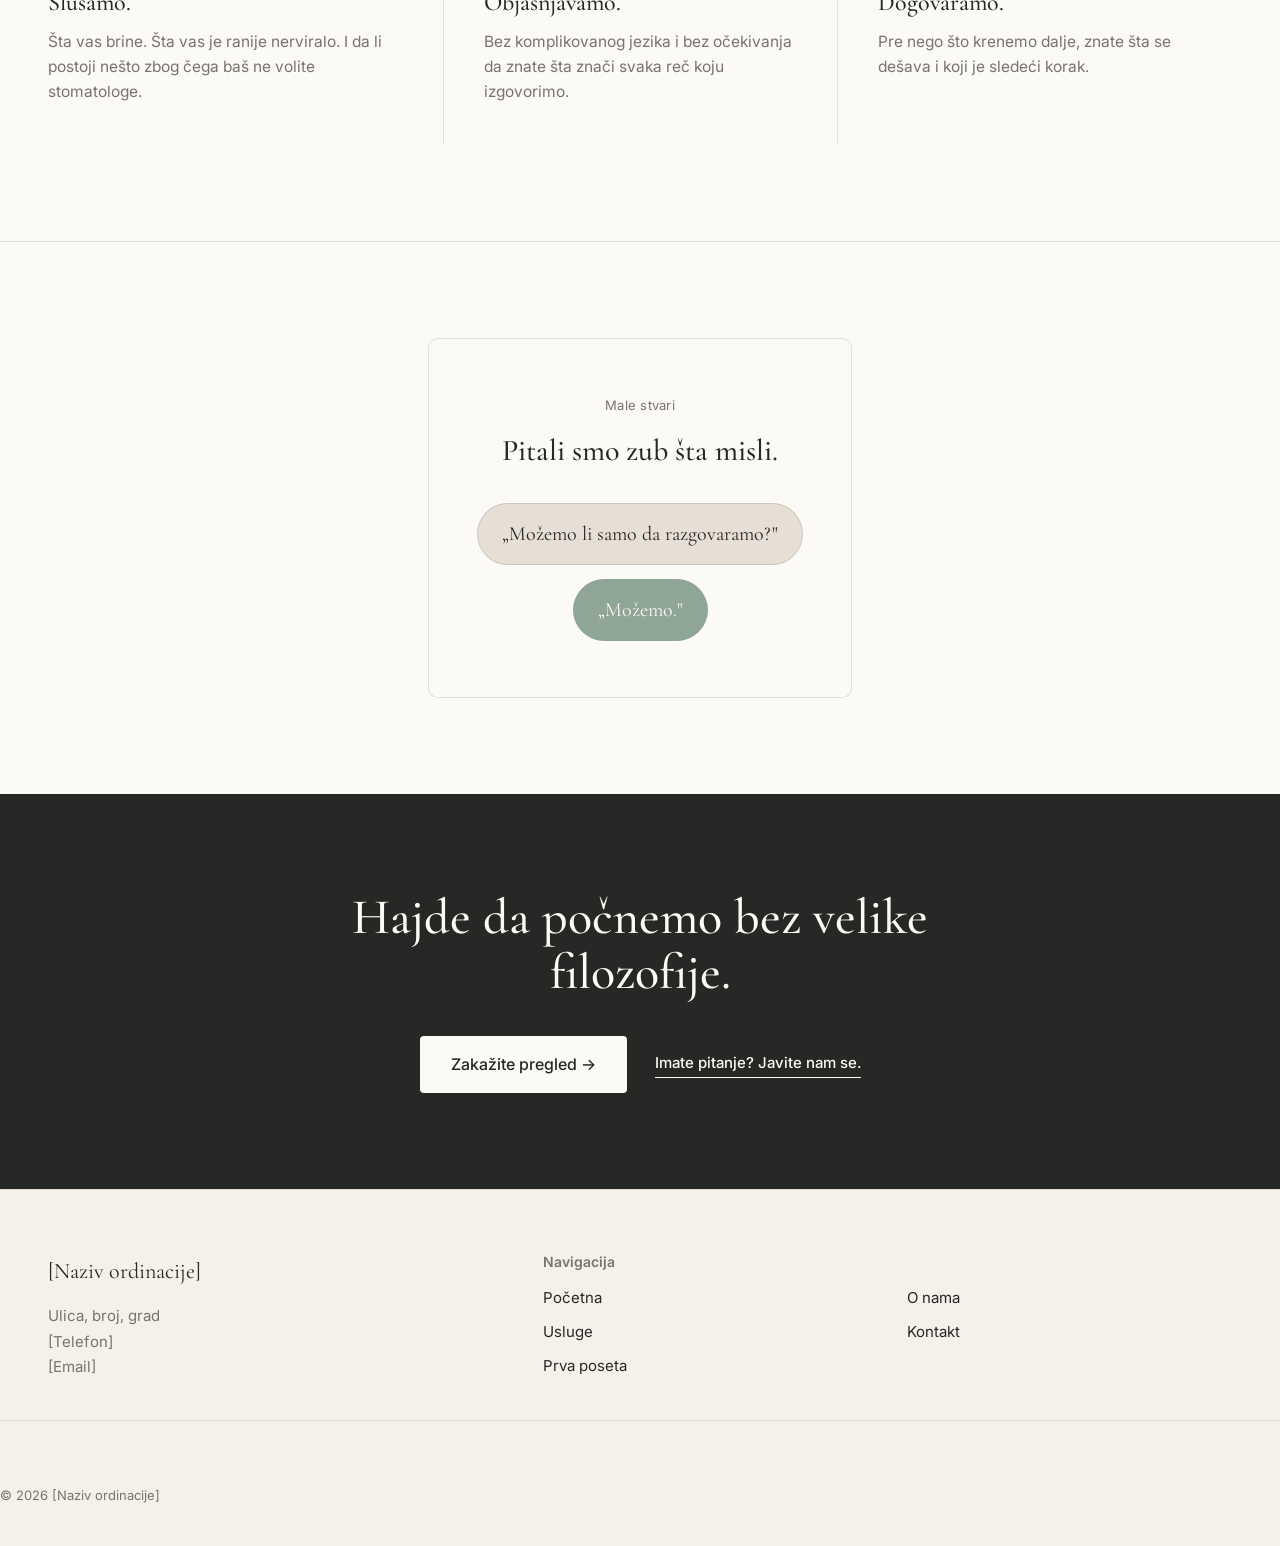
==== commit 3c61526f: "Add files via upload" ====
--- a/index.html
+++ b/index.html
@@ -956,30 +956,7 @@
             alt="Prazna, moderna stomatološka stolica u svetloj, minimalistički uređenoj ordinaciji, bez pacijenta"
             width="1400" height="1750" loading="eager" decoding="async">
 
-          <svg class="glove-overlay" viewBox="0 0 220 200" xmlns="http://www.w3.org/2000/svg" role="img" aria-label="Bele lateks rukavice napumpane kao baloni, okačene koncem">
-            <g id="glove-a">
-              <line x1="70" y1="4" x2="70" y2="34" stroke="#77746C" stroke-width="1.5" opacity="0.55"/>
-              <circle cx="70" cy="38" r="3.5" fill="none" stroke="#B9B4A8" stroke-width="2"/>
-              <rect x="40" y="42" width="14" height="40" rx="7" fill="#FBFAF7" stroke="#B9B4A8" stroke-width="2"/>
-              <rect x="58" y="36" width="14" height="48" rx="7" fill="#FBFAF7" stroke="#B9B4A8" stroke-width="2"/>
-              <rect x="76" y="34" width="14" height="52" rx="7" fill="#FBFAF7" stroke="#B9B4A8" stroke-width="2"/>
-              <rect x="94" y="40" width="14" height="42" rx="7" fill="#FBFAF7" stroke="#B9B4A8" stroke-width="2"/>
-              <ellipse cx="26" cy="96" rx="15" ry="21" transform="rotate(-32 26 96)" fill="#FBFAF7" stroke="#B9B4A8" stroke-width="2"/>
-              <path d="M34 78 C 6 86 0 116 22 140 C 50 166 116 160 120 116 C 122 94 106 78 34 78 Z"
-                    fill="#FBFAF7" stroke="#B9B4A8" stroke-width="2"/>
-            </g>
-            <g id="glove-b" transform="translate(94 12) scale(0.72)">
-              <line x1="70" y1="4" x2="70" y2="34" stroke="#77746C" stroke-width="1.5" opacity="0.55"/>
-              <circle cx="70" cy="38" r="3.5" fill="none" stroke="#B9B4A8" stroke-width="2"/>
-              <rect x="40" y="42" width="14" height="40" rx="7" fill="#FBFAF7" stroke="#B9B4A8" stroke-width="2"/>
-              <rect x="58" y="36" width="14" height="48" rx="7" fill="#FBFAF7" stroke="#B9B4A8" stroke-width="2"/>
-              <rect x="76" y="34" width="14" height="52" rx="7" fill="#FBFAF7" stroke="#B9B4A8" stroke-width="2"/>
-              <rect x="94" y="40" width="14" height="42" rx="7" fill="#FBFAF7" stroke="#B9B4A8" stroke-width="2"/>
-              <ellipse cx="26" cy="96" rx="15" ry="21" transform="rotate(-32 26 96)" fill="#FBFAF7" stroke="#B9B4A8" stroke-width="2"/>
-              <path d="M34 78 C 6 86 0 116 22 140 C 50 166 116 160 120 116 C 122 94 106 78 34 78 Z"
-                    fill="#FBFAF7" stroke="#B9B4A8" stroke-width="2"/>
-            </g>
-          </svg>
+          <img class="glove-overlay" src="[data-uri]" alt="Bele lateks rukavice napumpane kao baloni, vezane koncem" width="450" height="674" loading="eager" decoding="async">
 
           <div class="hero-label">
             <span class="l1">Bez panike.</span>
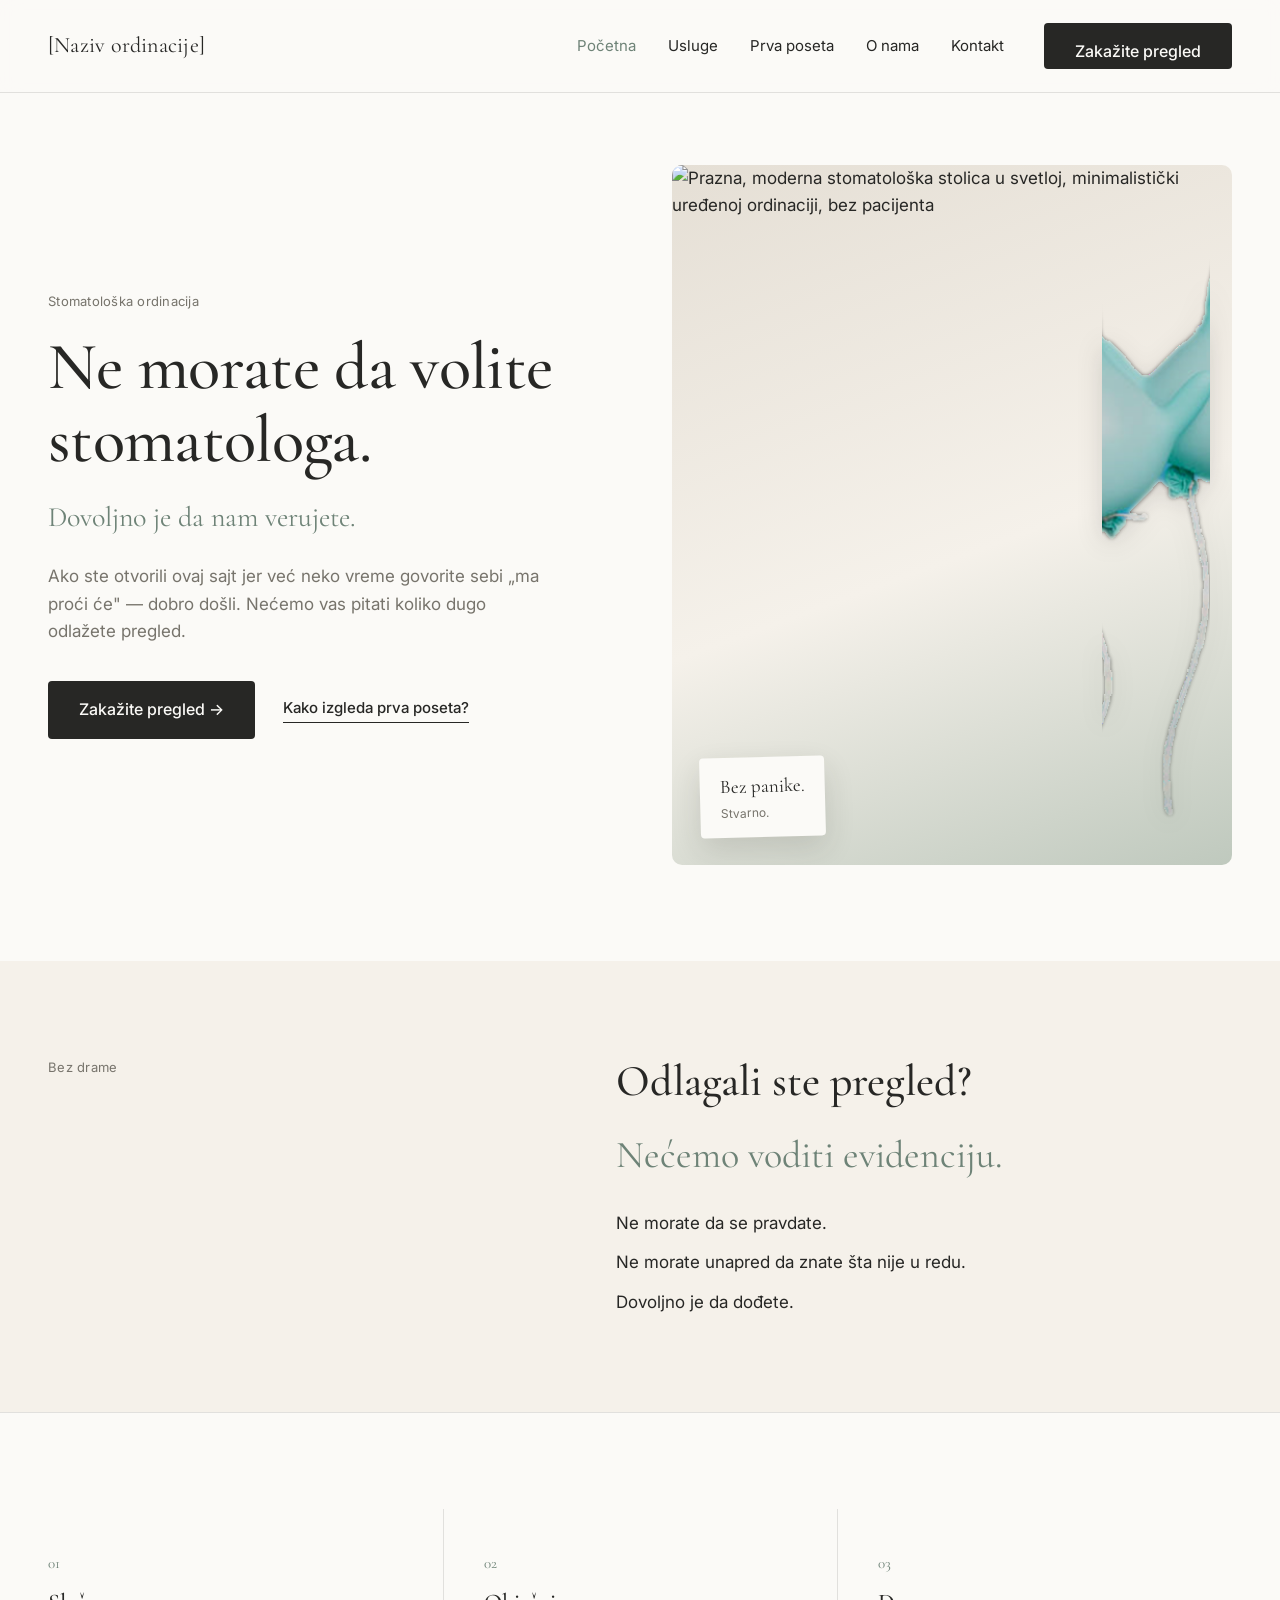
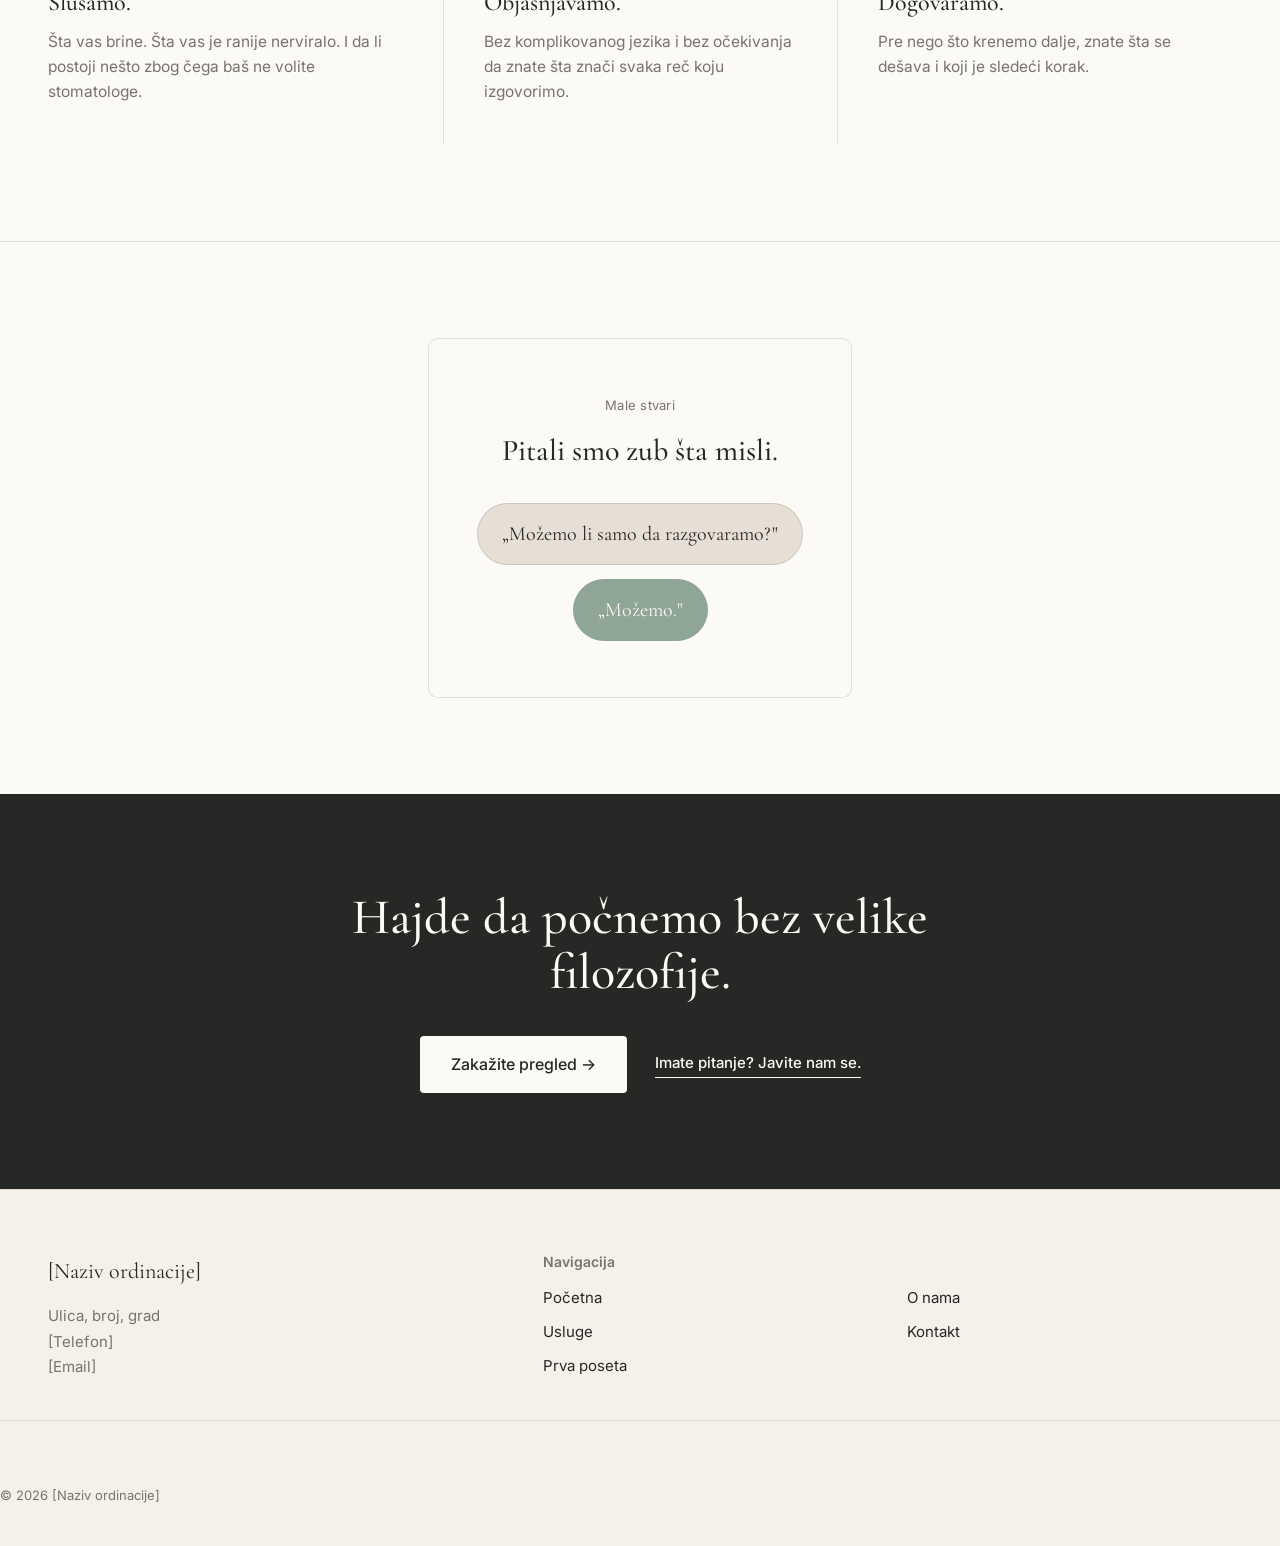
==== commit 97962278: "Add files via upload" ====
--- a/index.html
+++ b/index.html
@@ -385,12 +385,12 @@
 
 .glove-overlay {
   position: absolute;
-  top: 24px;
-  right: 24px;
-  width: 34%;
-  max-width: 190px;
+  top: 22px;
+  right: 22px;
+  width: 20%;
+  max-width: 108px;
   height: auto;
-  filter: drop-shadow(0 8px 16px rgba(39, 39, 37, 0.16));
+  filter: drop-shadow(0 6px 12px rgba(39, 39, 37, 0.16));
   pointer-events: none;
 }
 
@@ -956,7 +956,7 @@
             alt="Prazna, moderna stomatološka stolica u svetloj, minimalistički uređenoj ordinaciji, bez pacijenta"
             width="1400" height="1750" loading="eager" decoding="async">
 
-          <img class="glove-overlay" src="[data-uri]" alt="Bele lateks rukavice napumpane kao baloni, vezane koncem" width="450" height="674" loading="eager" decoding="async">
+          <img class="glove-overlay" src="[data-uri]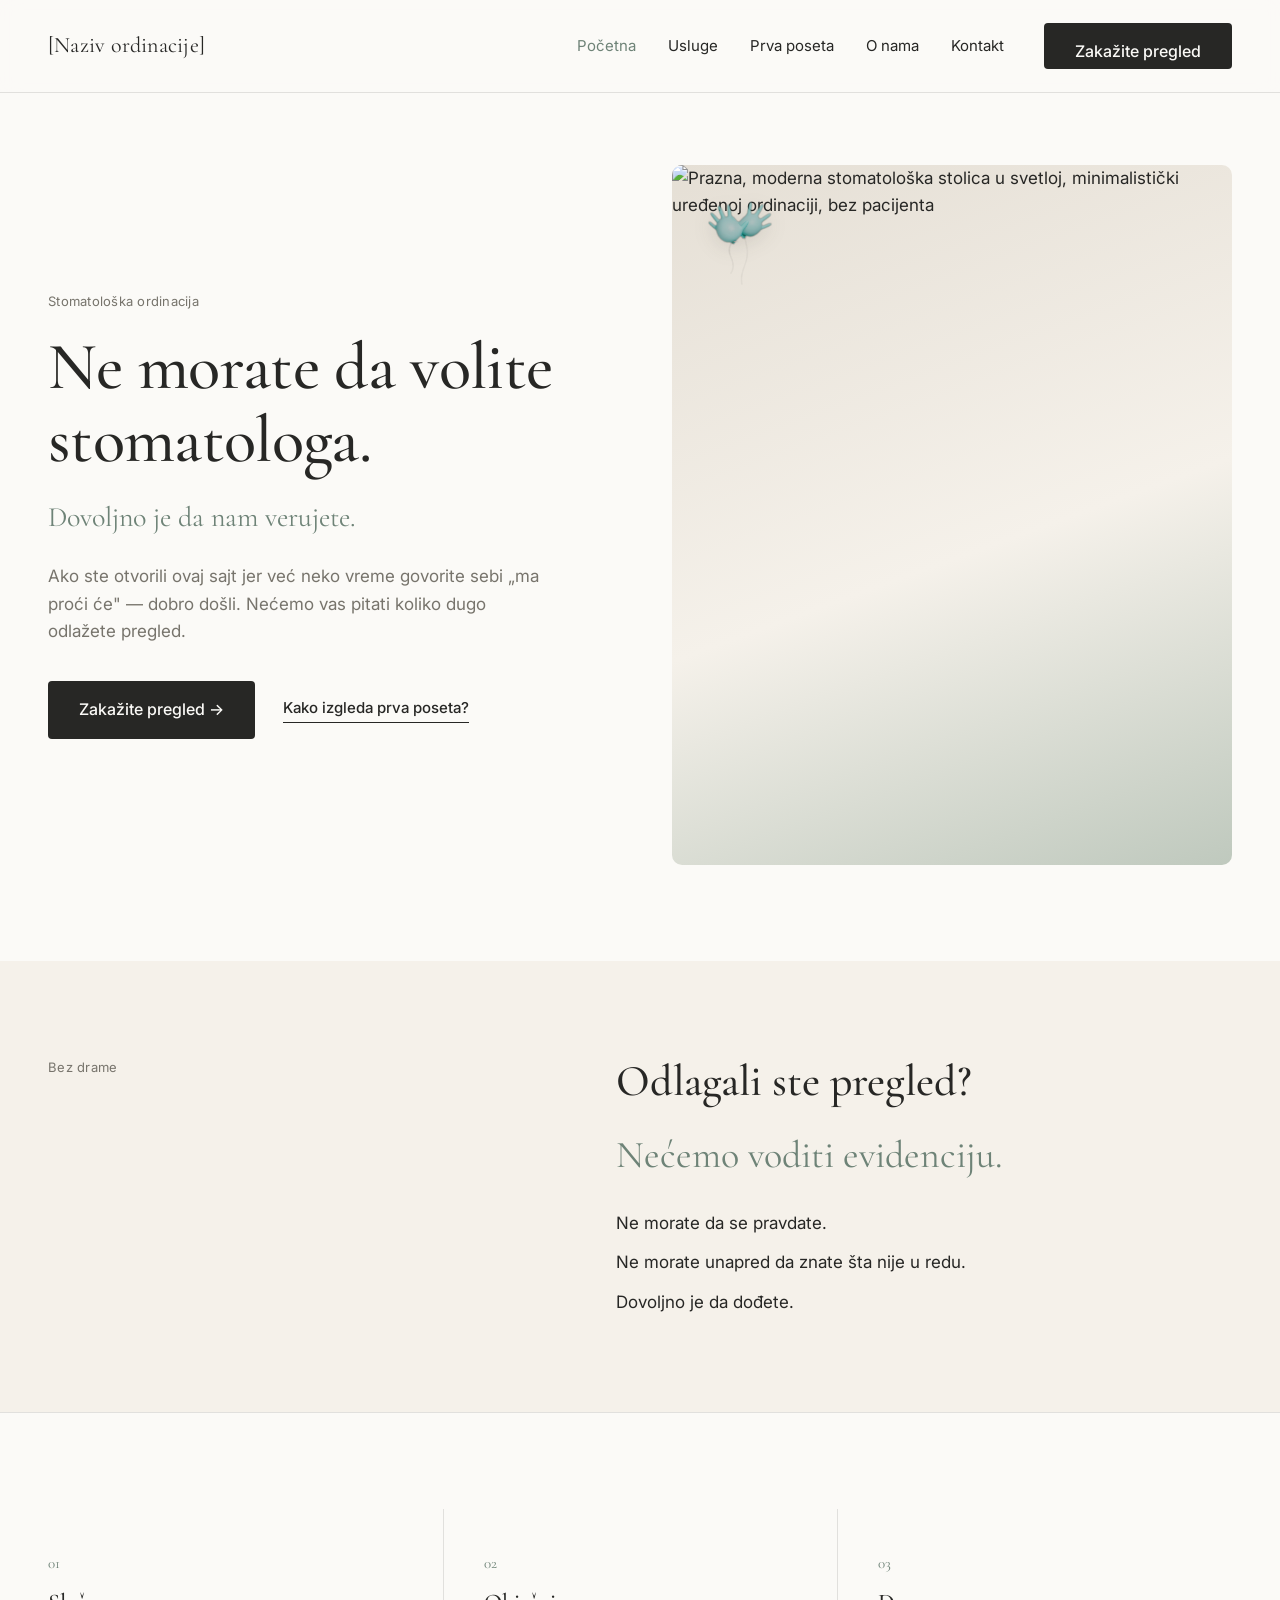
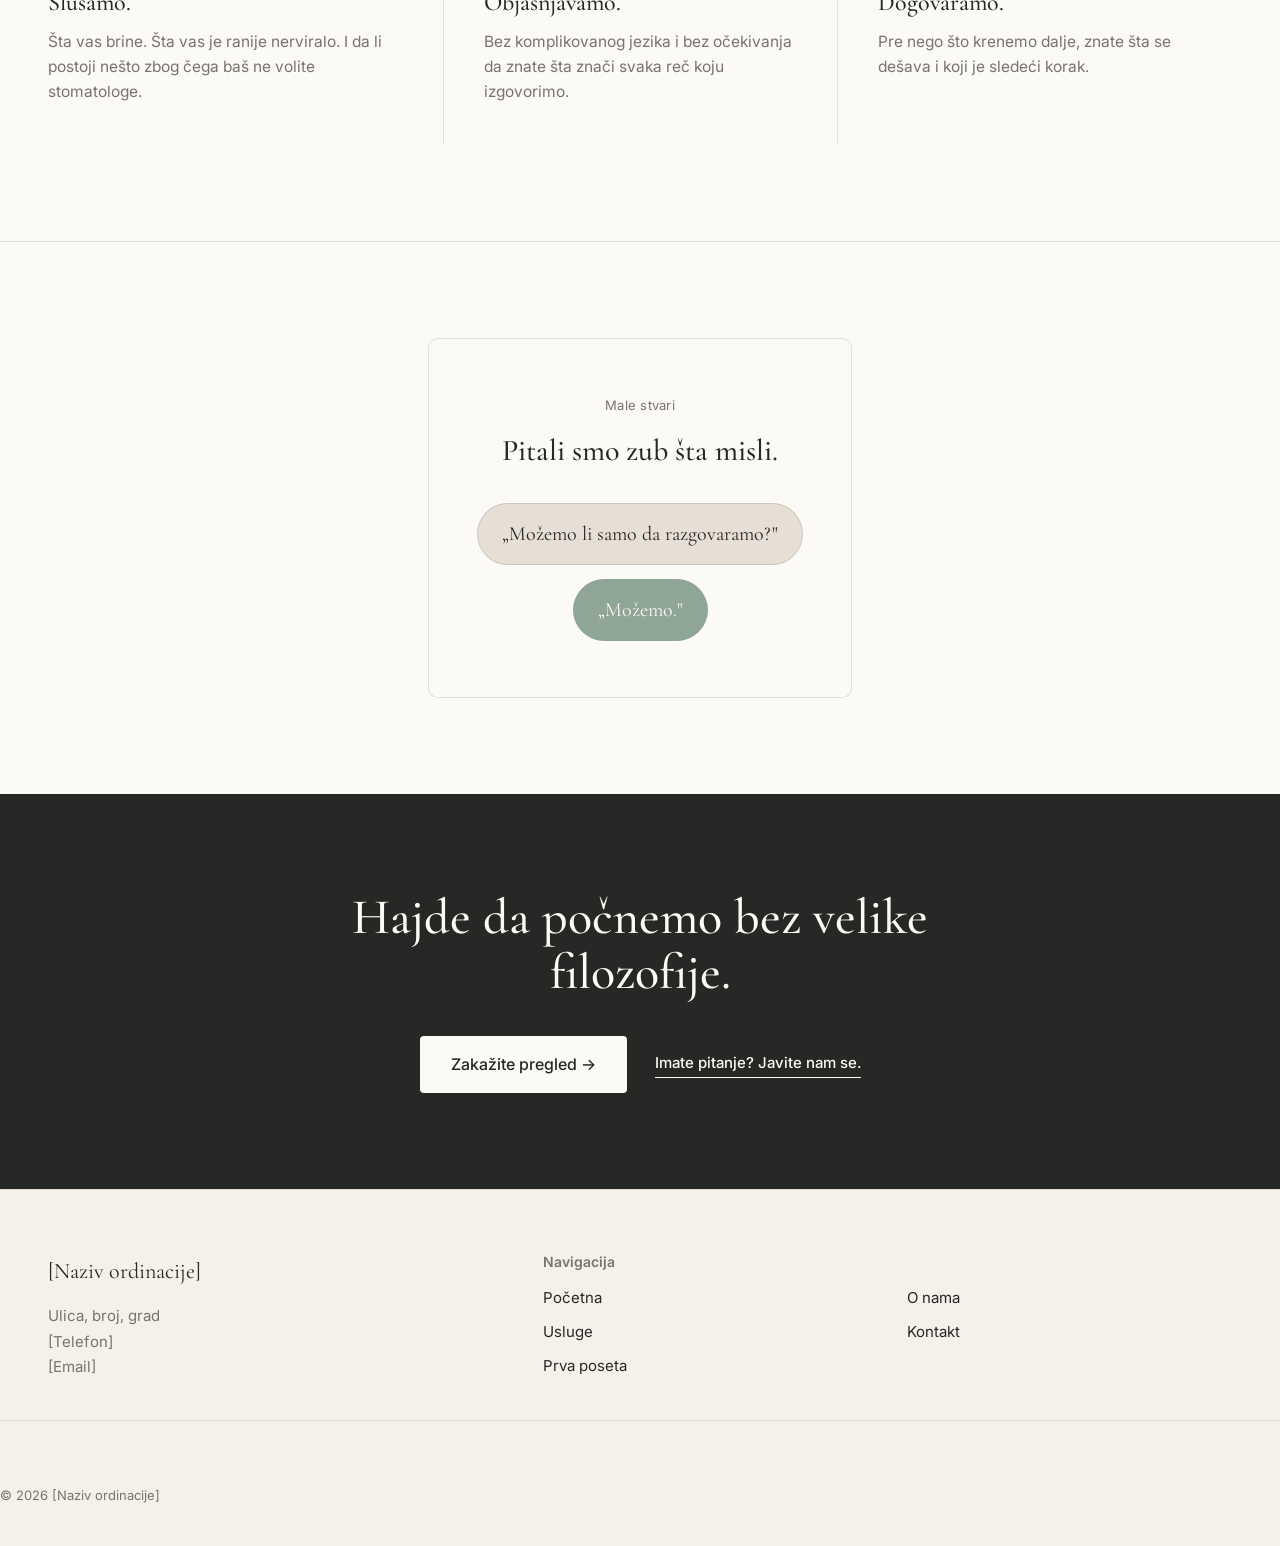
==== commit 769e198e: "Add files via upload" ====
--- a/index.html
+++ b/index.html
@@ -371,7 +371,7 @@
   aspect-ratio: 4 / 5;
 }
 
-.hero-visual-frame img {
+.hero-photo {
   width: 100%;
   height: 100%;
   object-fit: cover;
@@ -379,18 +379,18 @@
   transition: transform 0.6s var(--ease);
 }
 
-.hero-visual-frame:hover img {
+.hero-visual-frame:hover .hero-photo {
   transform: scale(1.03);
 }
 
 .glove-overlay {
   position: absolute;
-  top: 22px;
-  right: 22px;
-  width: 20%;
-  max-width: 108px;
+  top: 28px;
+  left: 28px;
+  width: 17%;
+  max-width: 80px;
   height: auto;
-  filter: drop-shadow(0 6px 12px rgba(39, 39, 37, 0.16));
+  filter: drop-shadow(0 4px 10px rgba(39, 39, 37, 0.14));
   pointer-events: none;
 }
 
@@ -952,13 +952,12 @@
       <div class="hero-visual reveal">
         <div class="hero-visual-frame">
           <img
+            class="hero-photo"
             src="https://images.pexels.com/photos/6812461/pexels-photo-6812461.jpeg?auto=compress&cs=tinysrgb&w=1400"
             alt="Prazna, moderna stomatološka stolica u svetloj, minimalistički uređenoj ordinaciji, bez pacijenta"
             width="1400" height="1750" loading="eager" decoding="async">
 
-          <img class="glove-overlay" src="[data-uri]" alt="Bele lateks rukavice napumpane kao baloni, vezane koncem" width="450" height="674" loading="eager" decoding="async">
-
-          <div class="hero-label">
+          <img class="glove-overlay" src="[data-uri]" alt="Bele lateks rukavice napumpane kao baloni, vezane koncem" 
             <span class="l1">Bez panike.</span>
             <span class="l2">Stvarno.</span>
           </div>
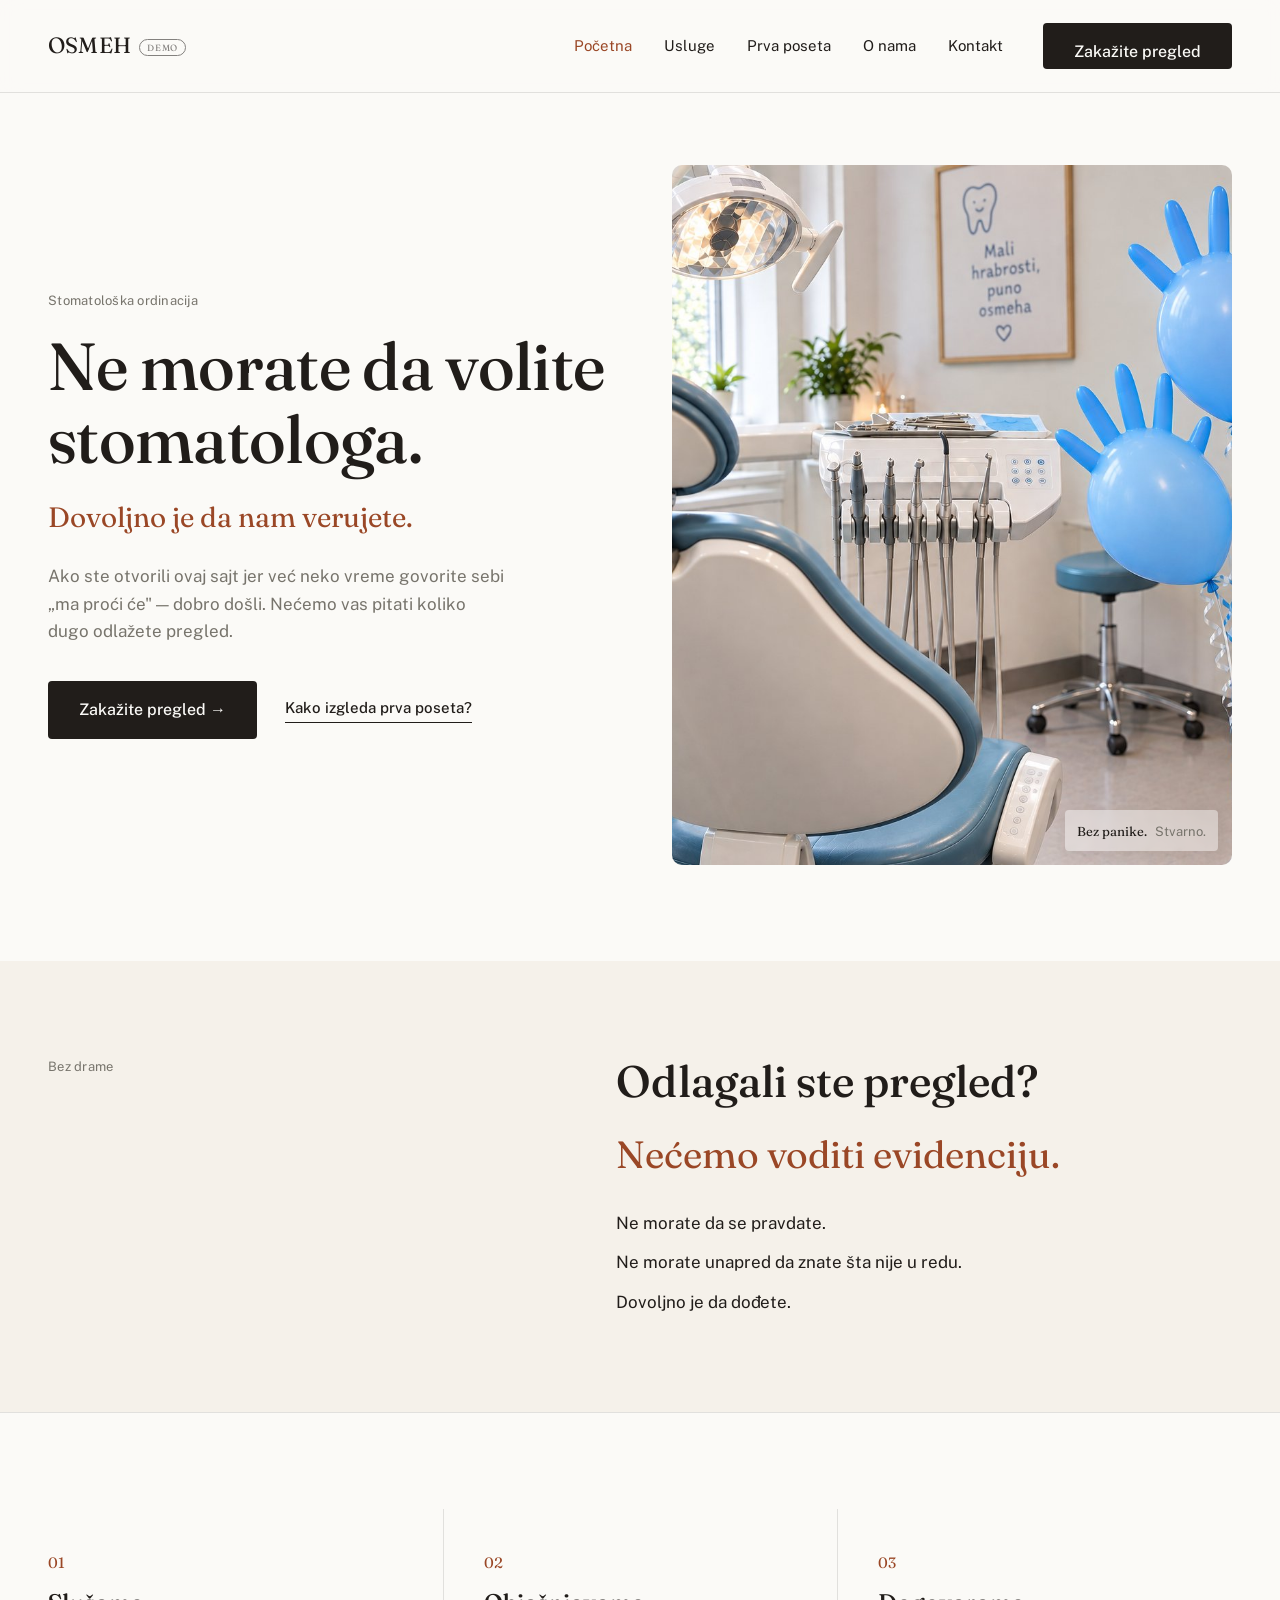
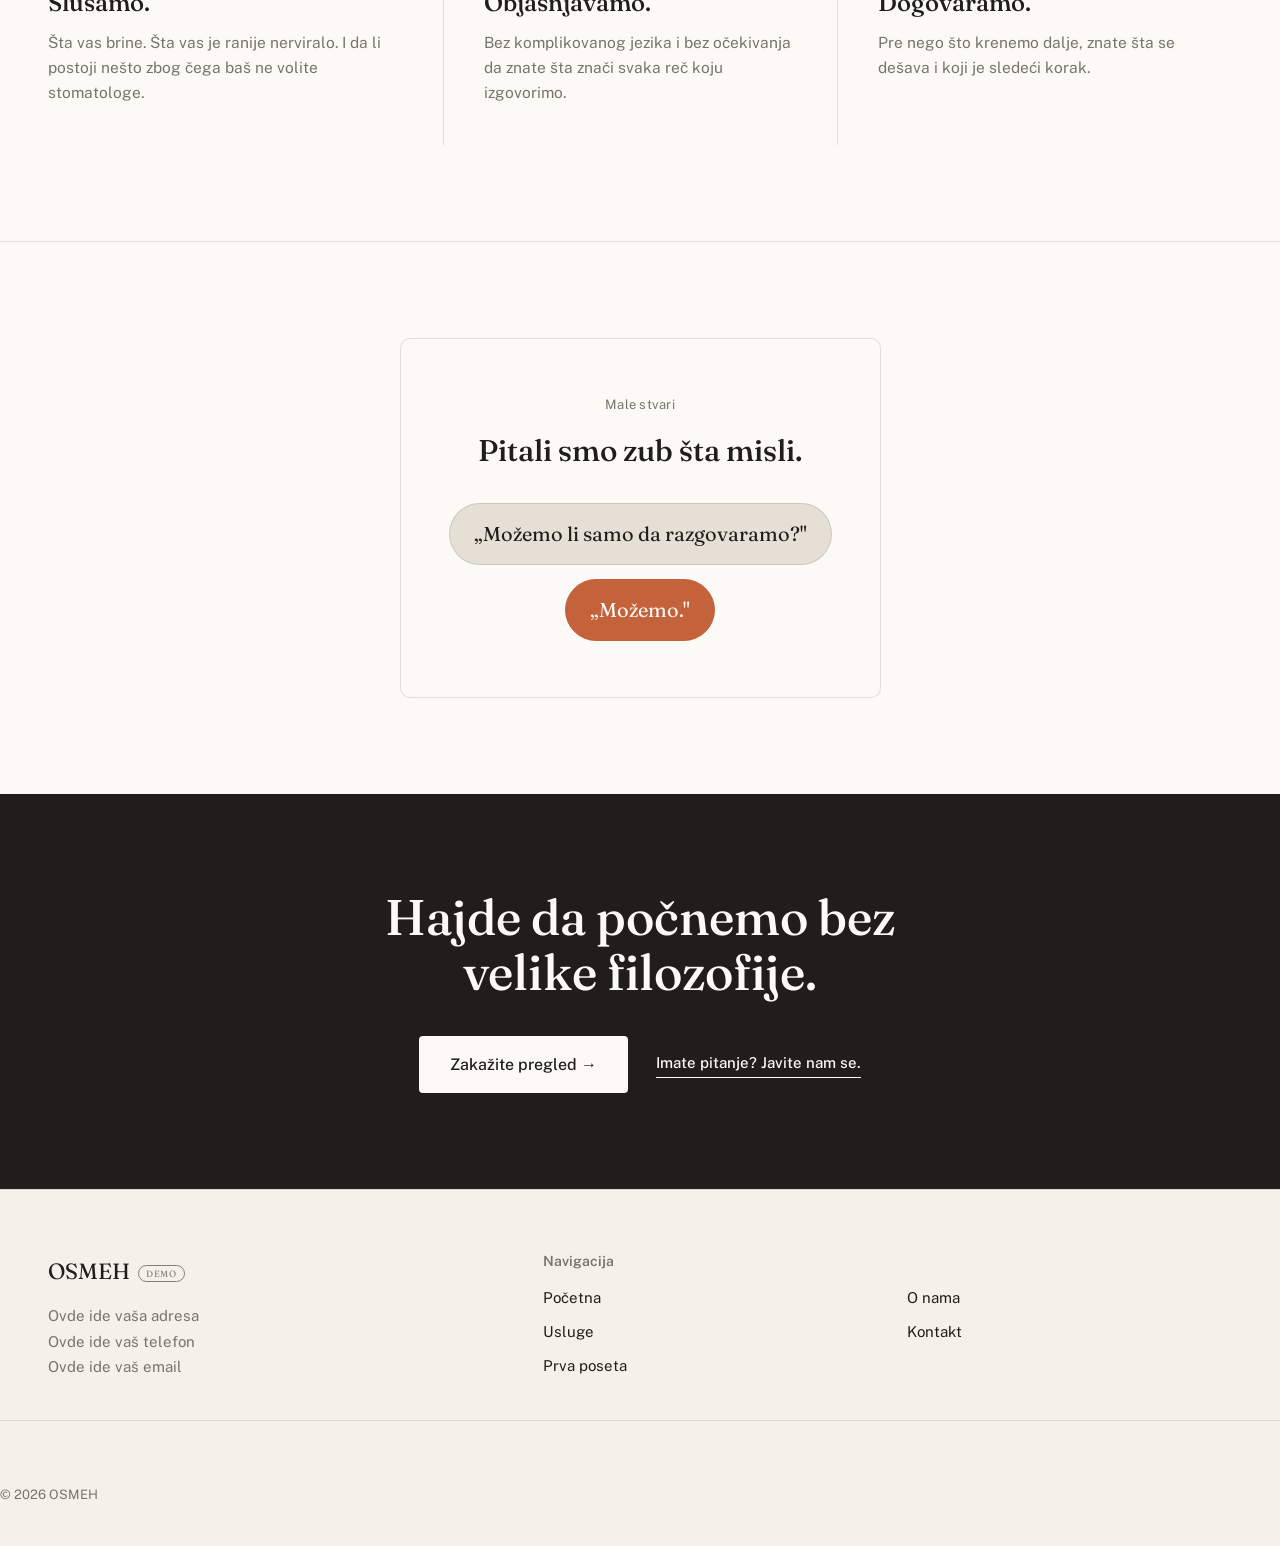
==== commit d713be80: "Add files via upload" ====
--- a/index.html
+++ b/index.html
@@ -3,11 +3,11 @@
 <head>
 <meta charset="UTF-8">
 <meta name="viewport" content="width=device-width, initial-scale=1.0">
-<title>[Naziv ordinacije] — Ne morate da volite stomatologa</title>
+<title>OSMEH — Ne morate da volite stomatologa</title>
 <meta name="description" content="Stomatološka ordinacija u kojoj ne morate da se pravdate zašto ste odlagali pregled. Dovoljno je da nam verujete.">
 <link rel="preconnect" href="https://fonts.googleapis.com">
 <link rel="preconnect" href="https://fonts.gstatic.com" crossorigin>
-<link href="https://fonts.googleapis.com/css2?family=Cormorant+Garamond:wght@400;500;600&family=Inter:wght@400;500;600&display=swap" rel="stylesheet">
+<link href="https://fonts.googleapis.com/css2?family=Fraunces:opsz,wght@9..144,400..600&family=Public+Sans:wght@400;500;600&display=swap" rel="stylesheet">
 <style>
 /* ==========================================================================
    DENTAL — NO FEAR CONCEPT V2
@@ -18,16 +18,16 @@
   /* Color */
   --cream: #F5F1EA;
   --off-white: #FBFAF7;
-  --ink: #272725;
-  --sage: #8FA596;
-  --sage-dark: #6E8377;
+  --ink: #211D1A;
+  --sage: #C4633B;
+  --sage-dark: #9A4726;
   --beige: #E5DFD5;
   --gray: #77746C;
   --line: rgba(39, 39, 37, 0.12);
 
   /* Type */
-  --serif: "Cormorant Garamond", "Times New Roman", serif;
-  --sans: "Inter", -apple-system, BlinkMacSystemFont, "Segoe UI", sans-serif;
+  --serif: "Fraunces", "Times New Roman", serif;
+  --sans: "Public Sans", -apple-system, BlinkMacSystemFont, "Segoe UI", sans-serif;
 
   /* Layout */
   --container-max: 1280px;
@@ -367,7 +367,7 @@
   position: relative;
   border-radius: var(--radius-md);
   overflow: hidden;
-  background: linear-gradient(160deg, var(--beige) 0%, var(--cream) 55%, var(--sage) 140%);
+  background: linear-gradient(160deg, var(--off-white) 0%, var(--cream) 60%, var(--beige) 140%);
   aspect-ratio: 4 / 5;
 }
 
@@ -385,37 +385,43 @@
 
 .glove-overlay {
   position: absolute;
-  top: 28px;
-  left: 28px;
-  width: 17%;
-  max-width: 80px;
+  top: 26px;
+  left: 26px;
+  width: 26%;
+  max-width: 130px;
   height: auto;
-  filter: drop-shadow(0 4px 10px rgba(39, 39, 37, 0.14));
+  filter: drop-shadow(0 6px 12px rgba(39, 39, 37, 0.16));
   pointer-events: none;
+  transition: transform 0.6s var(--ease);
+}
+
+.hero-visual-frame:hover .glove-overlay {
+  transform: scale(1.03);
 }
 
 .hero-label {
   position: absolute;
-  left: 28px;
-  bottom: 28px;
-  background: var(--off-white);
-  padding: 14px 20px;
+  right: 14px;
+  bottom: 14px;
+  background: rgba(255, 255, 255, 0.42);
+  backdrop-filter: blur(3px);
+  -webkit-backdrop-filter: blur(3px);
+  padding: 7px 12px;
   border-radius: var(--radius-sm);
-  box-shadow: 0 12px 30px rgba(39, 39, 37, 0.14);
-  transform: rotate(-1.5deg);
+  box-shadow: 0 4px 14px rgba(39, 39, 37, 0.08);
 }
 
 .hero-label .l1 {
   font-family: var(--serif);
-  font-size: 19px;
-  display: block;
+  font-size: 13px;
+  display: inline;
 }
 
 .hero-label .l2 {
-  font-size: 12px;
-  color: var(--gray);
-  display: block;
-  margin-top: 2px;
+  font-size: 13px;
+  color: var(--gray);
+  display: inline;
+  margin-left: 4px;
 }
 
 @media (max-width: 900px) {
@@ -900,13 +906,18 @@
   .site-footer .container { grid-template-columns: 1fr; gap: 32px; }
 }
 
+.demo-tag{
+  font-size: 9px; letter-spacing: .08em; text-transform: uppercase;
+  border: 1px solid currentColor; padding: 2px 7px; border-radius: 10px;
+  margin-left: 8px; opacity: .55; vertical-align: middle;
+}
 </style>
 </head>
 <body>
 
 <header class="site-header">
   <div class="container">
-    <a href="index.html" class="brand">[Naziv ordinacije]</a>
+    <a href="index.html" class="brand">OSMEH<span class="demo-tag">DEMO</span></a>
     <nav class="main-nav" aria-label="Glavna navigacija">
       <ul>
         <li><a href="index.html" aria-current="page">Početna</a></li>
@@ -953,11 +964,11 @@
         <div class="hero-visual-frame">
           <img
             class="hero-photo"
-            src="https://images.pexels.com/photos/6812461/pexels-photo-6812461.jpeg?auto=compress&cs=tinysrgb&w=1400"
+            src="[data-uri]"
             alt="Prazna, moderna stomatološka stolica u svetloj, minimalistički uređenoj ordinaciji, bez pacijenta"
-            width="1400" height="1750" loading="eager" decoding="async">
-
-          <img class="glove-overlay" src="[data-uri]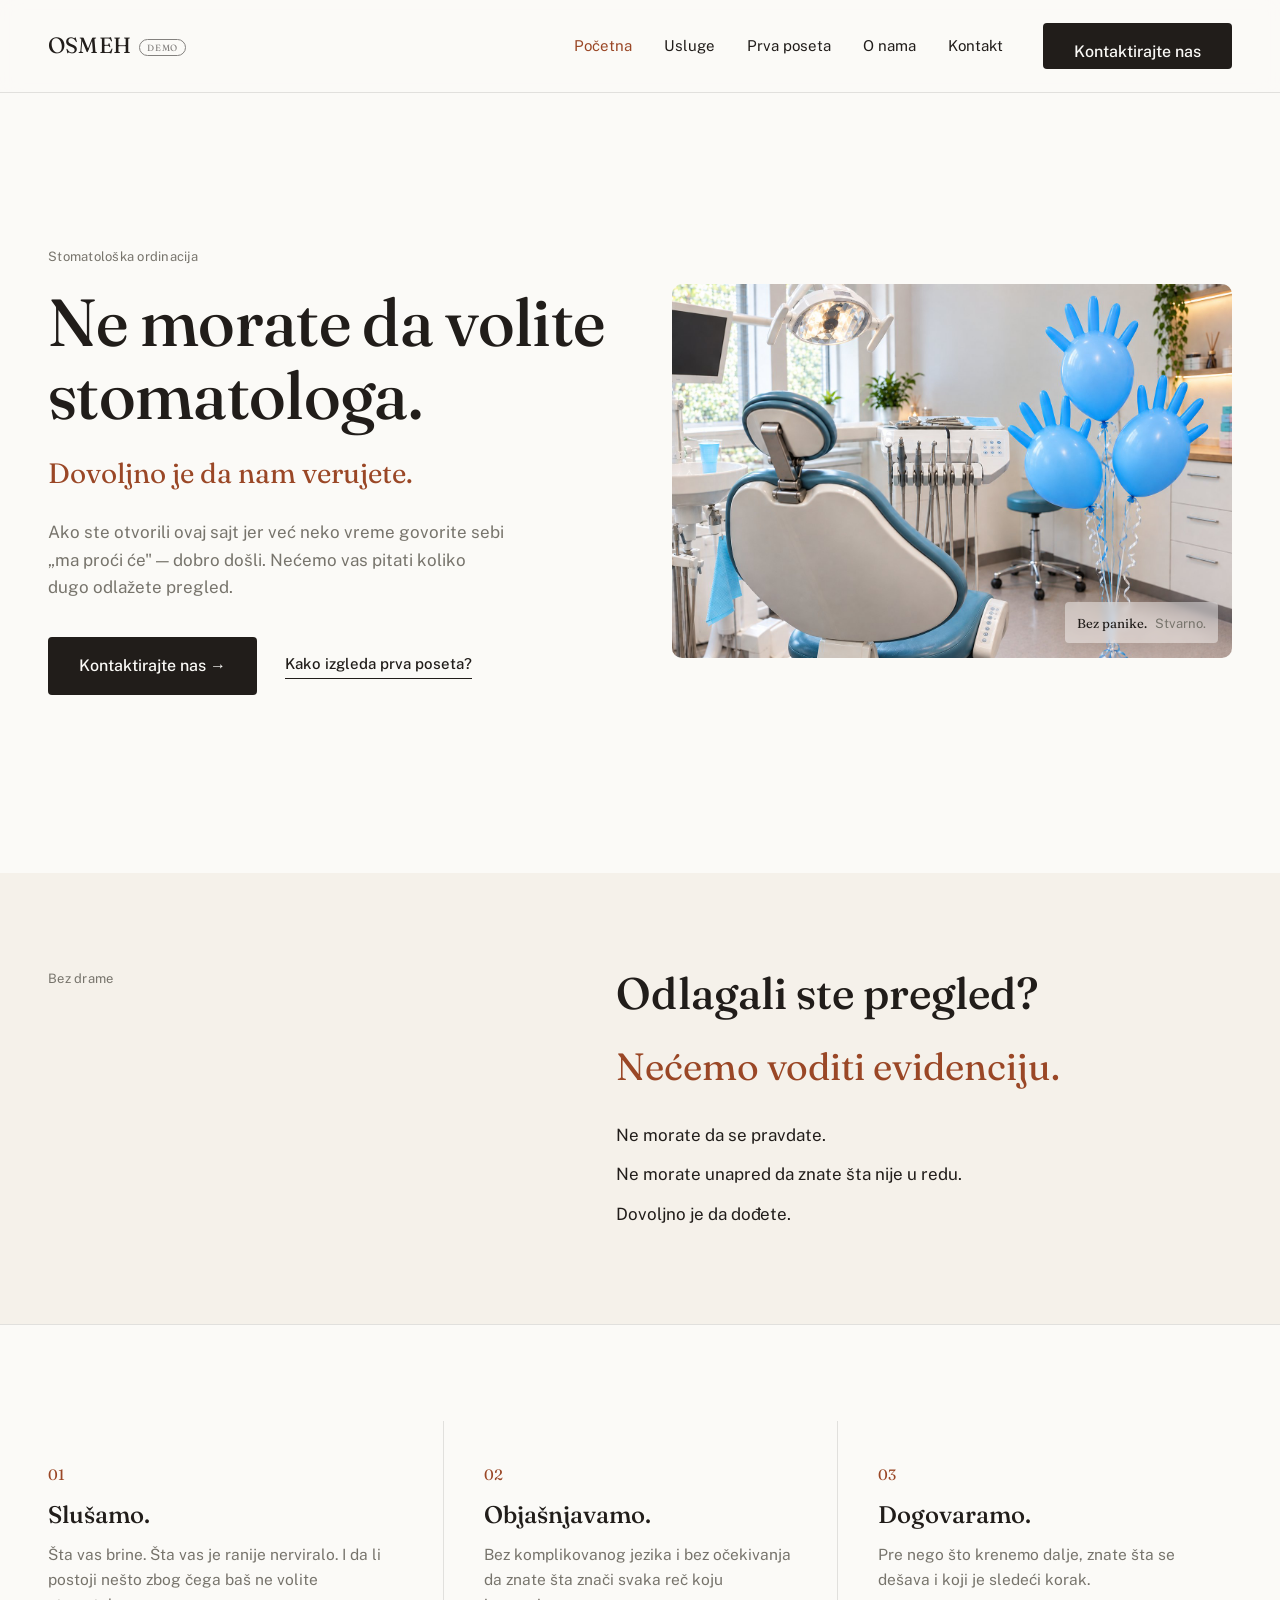
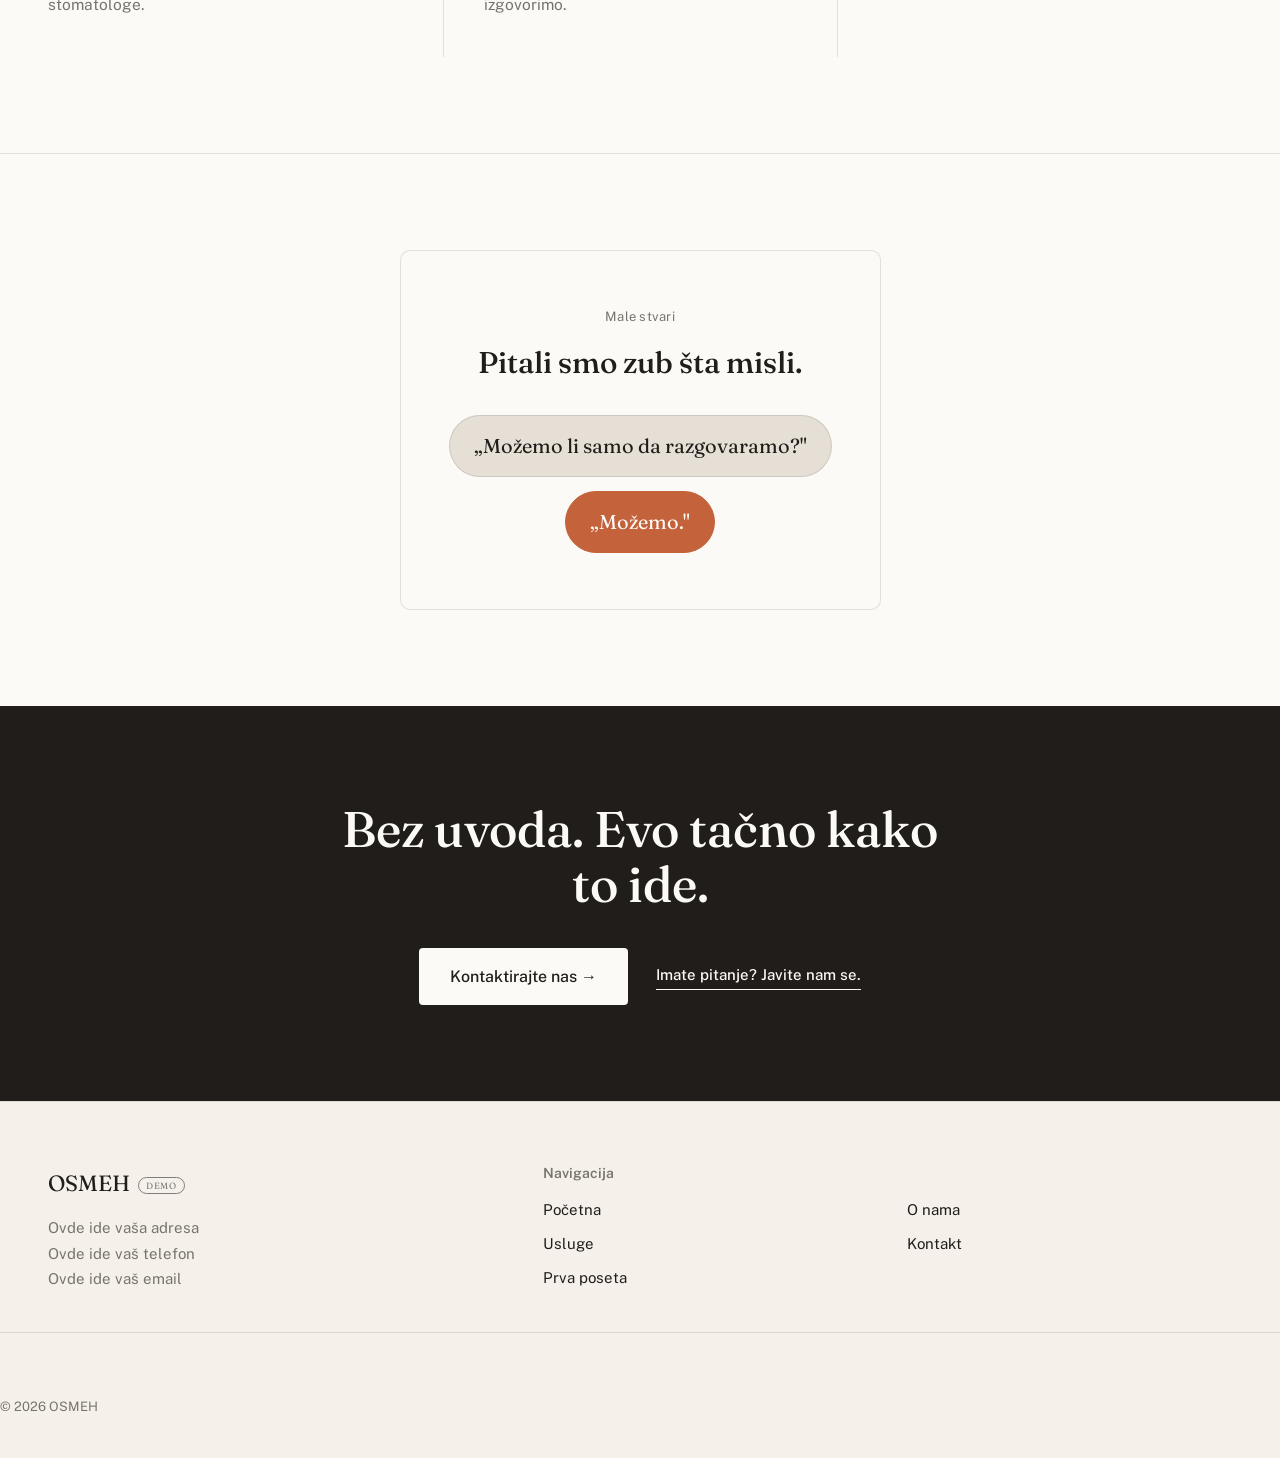
==== commit d3c9d24c: "Add files via upload" ====
--- a/index.html
+++ b/index.html
@@ -368,7 +368,7 @@
   border-radius: var(--radius-md);
   overflow: hidden;
   background: linear-gradient(160deg, var(--off-white) 0%, var(--cream) 60%, var(--beige) 140%);
-  aspect-ratio: 4 / 5;
+  aspect-ratio: 3 / 2;
 }
 
 .hero-photo {
@@ -431,7 +431,7 @@
   }
   .hero-visual { order: 2; }
   .hero-copy { order: 1; }
-  .hero-visual-frame { aspect-ratio: 4 / 3; margin-top: 8px; }
+  .hero-visual-frame { aspect-ratio: 3 / 2; margin-top: 8px; }
 }
 
 /* ==========================================================================
@@ -926,7 +926,7 @@
         <li><a href="o-nama.html">O nama</a></li>
         <li><a href="kontakt.html">Kontakt</a></li>
       </ul>
-      <a href="kontakt.html" class="btn btn-primary nav-cta desktop-only">Zakažite pregled</a>
+      <a href="kontakt.html" class="btn btn-primary nav-cta desktop-only">Kontaktirajte nas</a>
     </nav>
     <button class="hamburger" aria-label="Otvori meni" aria-expanded="false" aria-controls="mobile-nav">
       <span></span><span></span><span></span>
@@ -940,7 +940,7 @@
       <li><a href="o-nama.html">O nama</a></li>
       <li><a href="kontakt.html">Kontakt</a></li>
     </ul>
-    <a href="kontakt.html" class="btn btn-primary">Zakažite pregled</a>
+    <a href="kontakt.html" class="btn btn-primary">Kontaktirajte nas</a>
   </nav>
 </header>
 
@@ -955,7 +955,7 @@
         <p class="hero-sub">Dovoljno je da nam verujete.</p>
         <p class="body">Ako ste otvorili ovaj sajt jer već neko vreme govorite sebi „ma proći će" — dobro došli. Nećemo vas pitati koliko dugo odlažete pregled.</p>
         <div class="hero-actions">
-          <a href="kontakt.html" class="btn btn-primary">Zakažite pregled →</a>
+          <a href="kontakt.html" class="btn btn-primary">Kontaktirajte nas →</a>
           <a href="prva-poseta.html" class="link-underline">Kako izgleda prva poseta?</a>
         </div>
       </div>
@@ -964,7 +964,7 @@
         <div class="hero-visual-frame">
           <img
             class="hero-photo"
-            src="[data-uri]"
+            src="[data-uri]